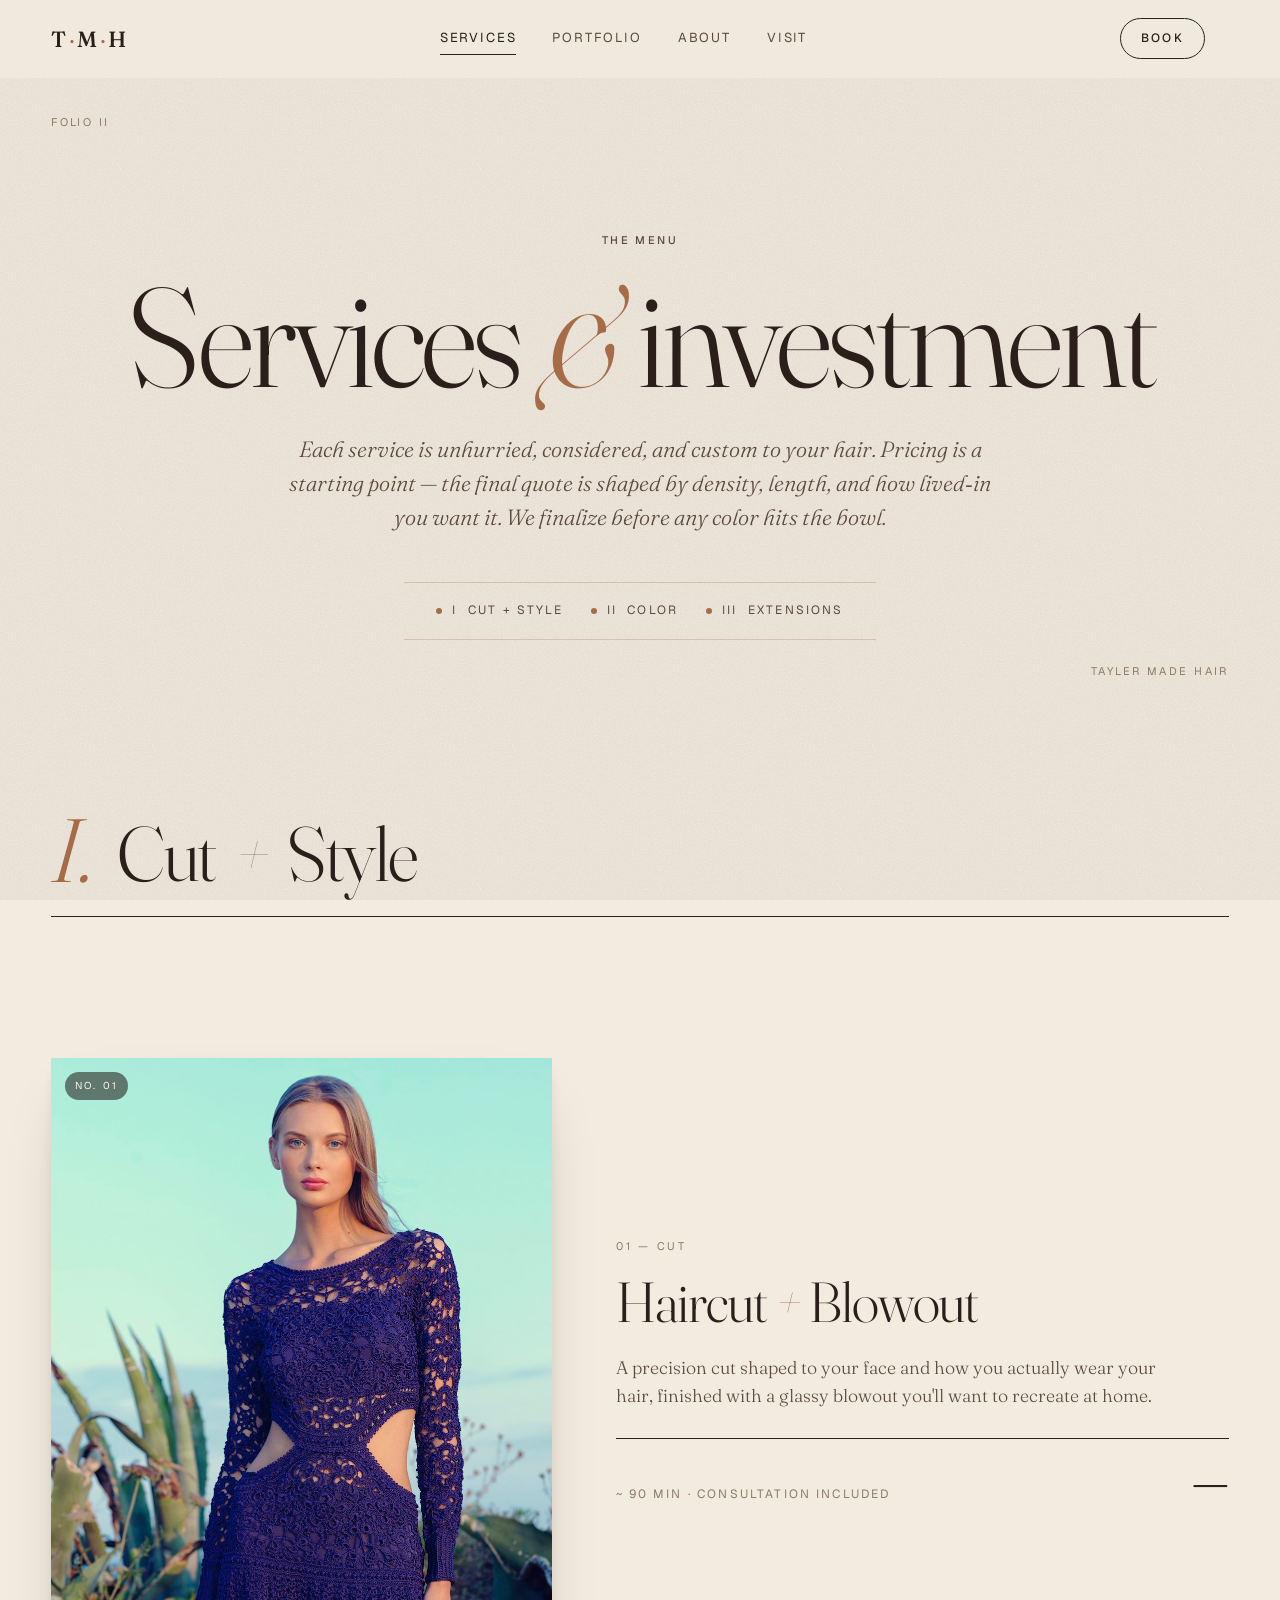
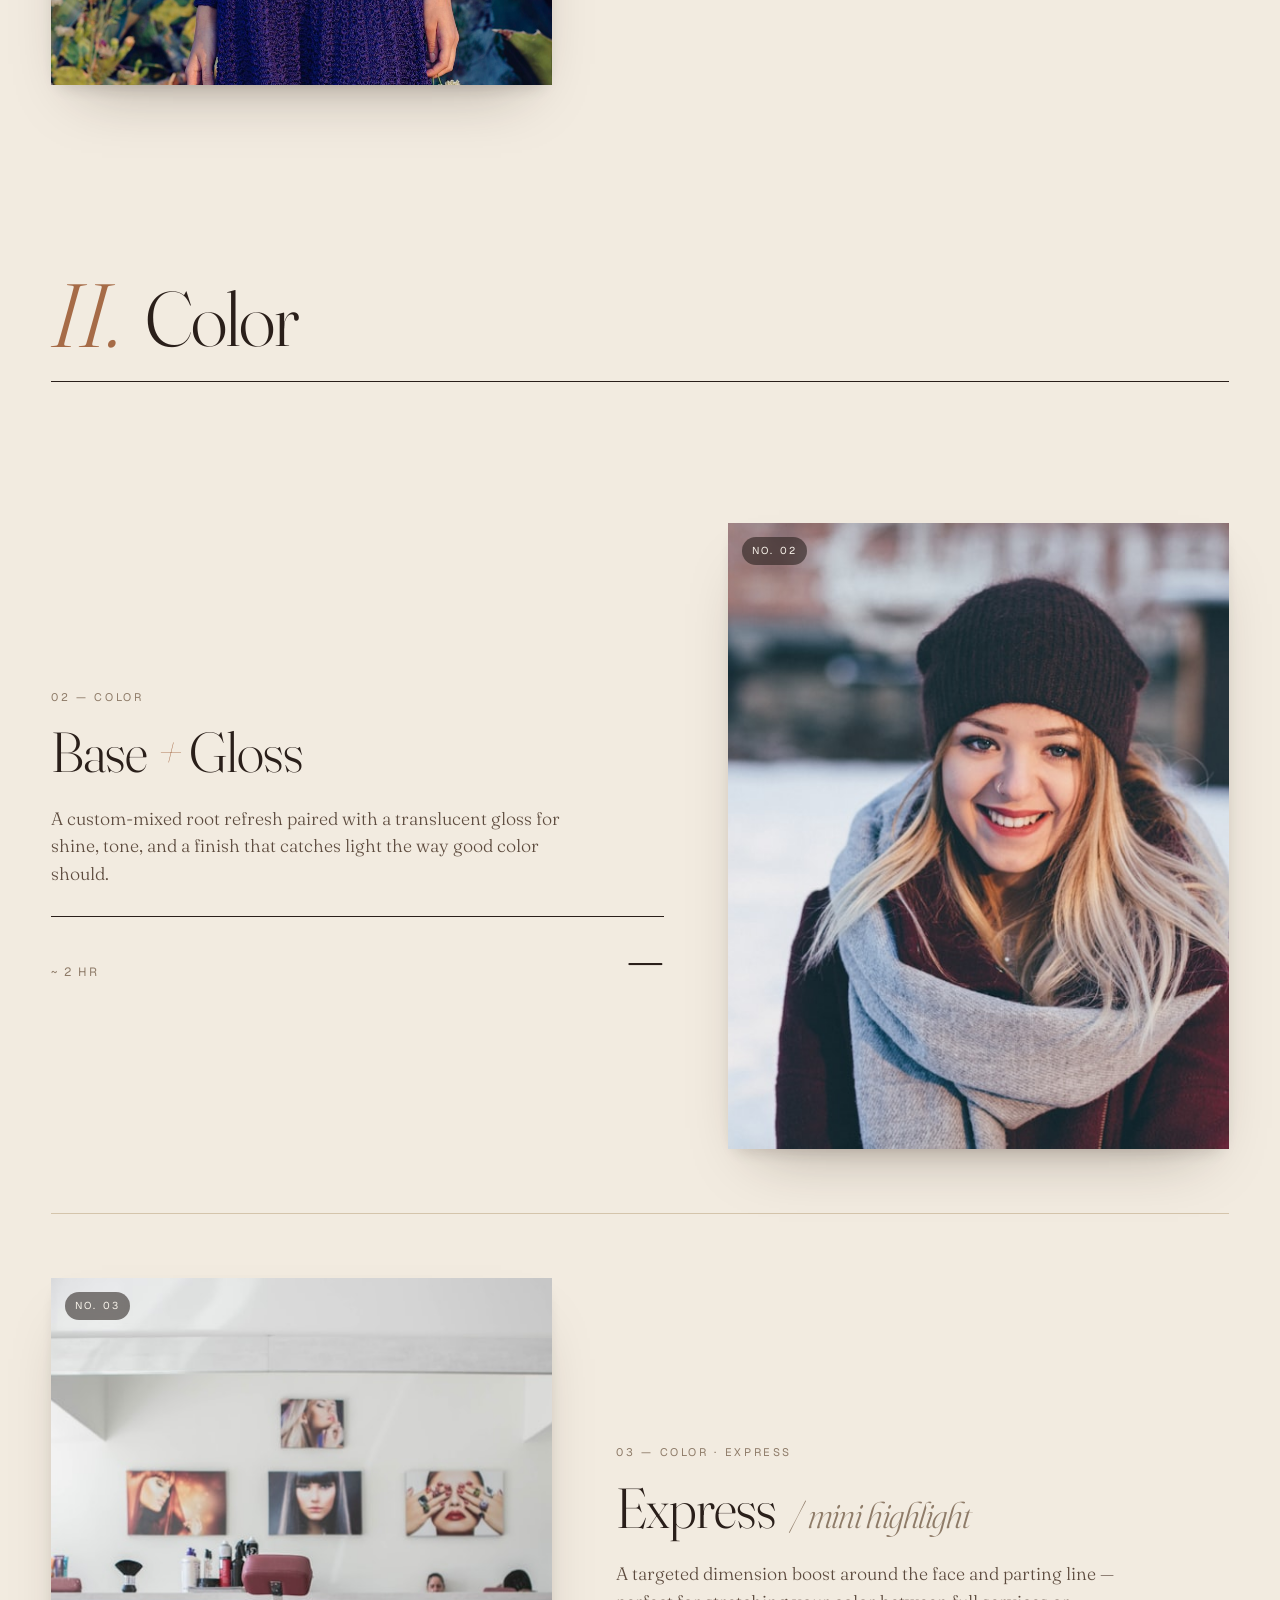
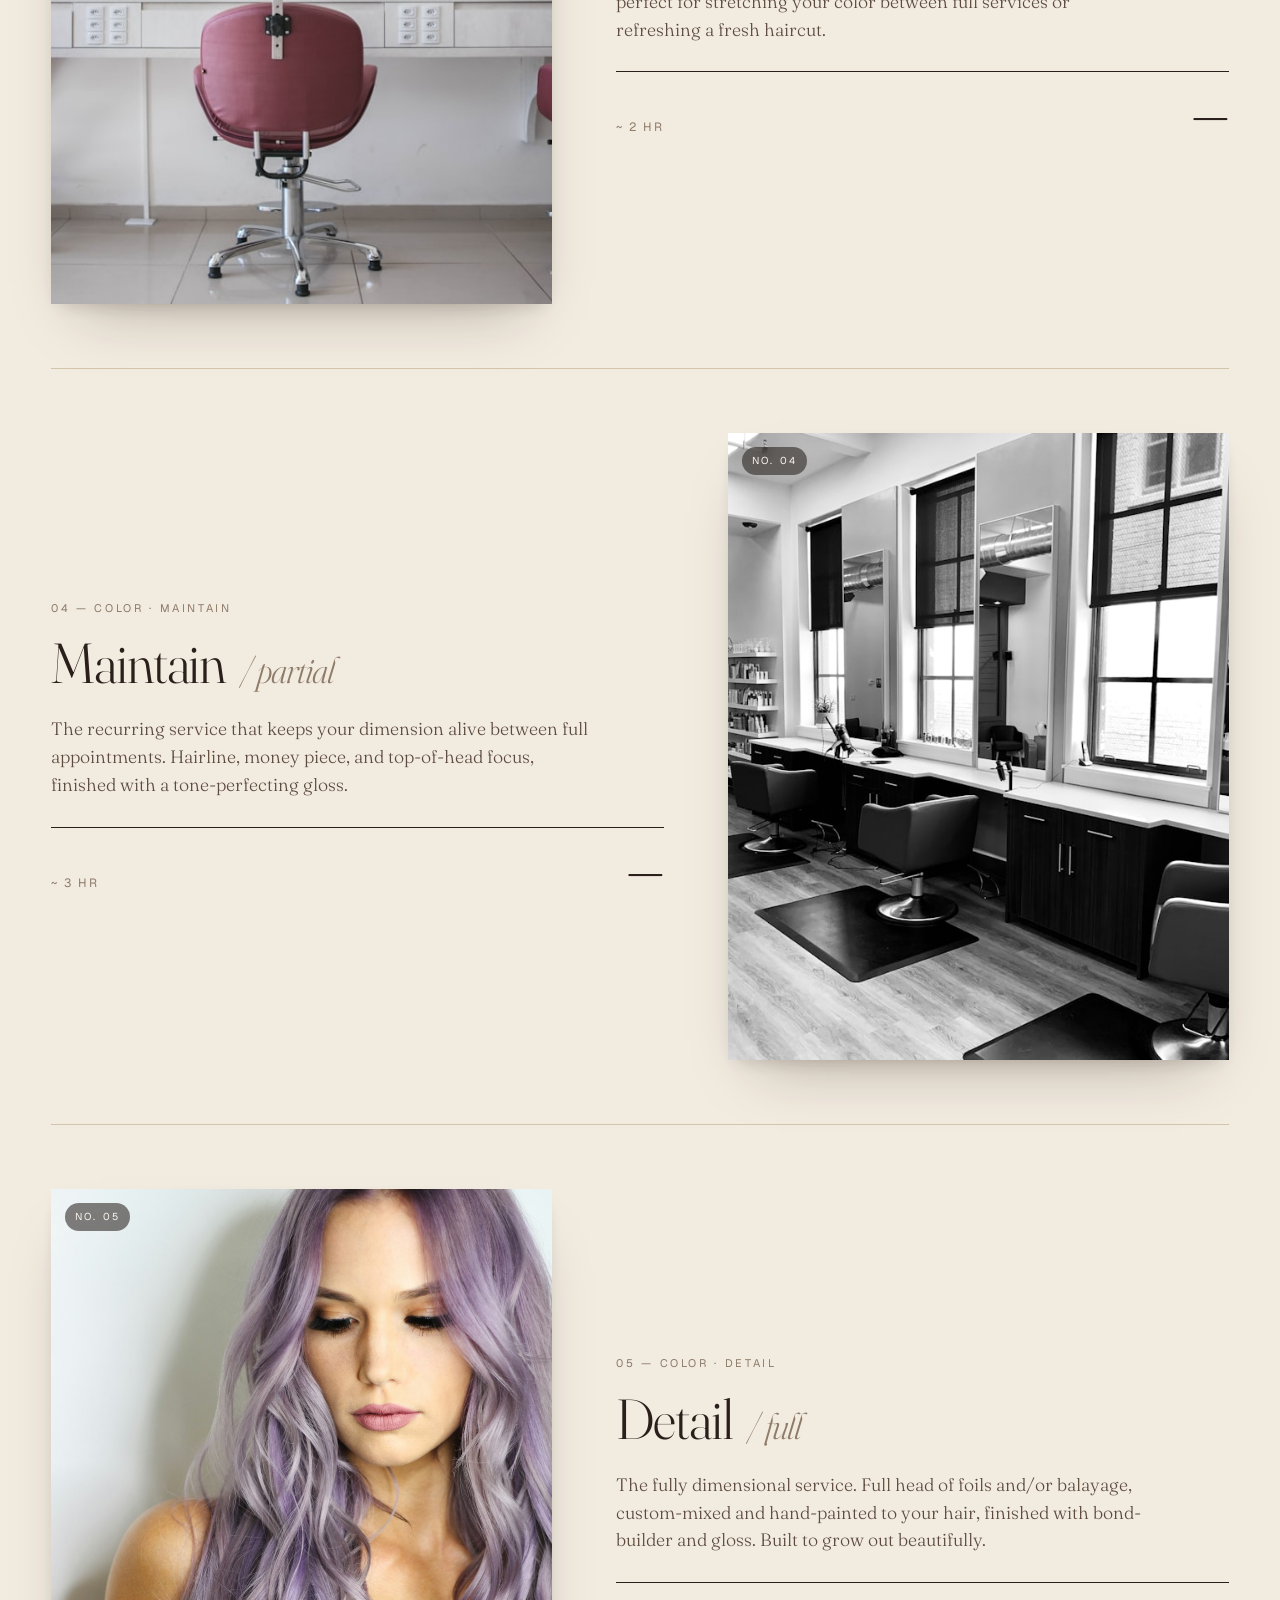
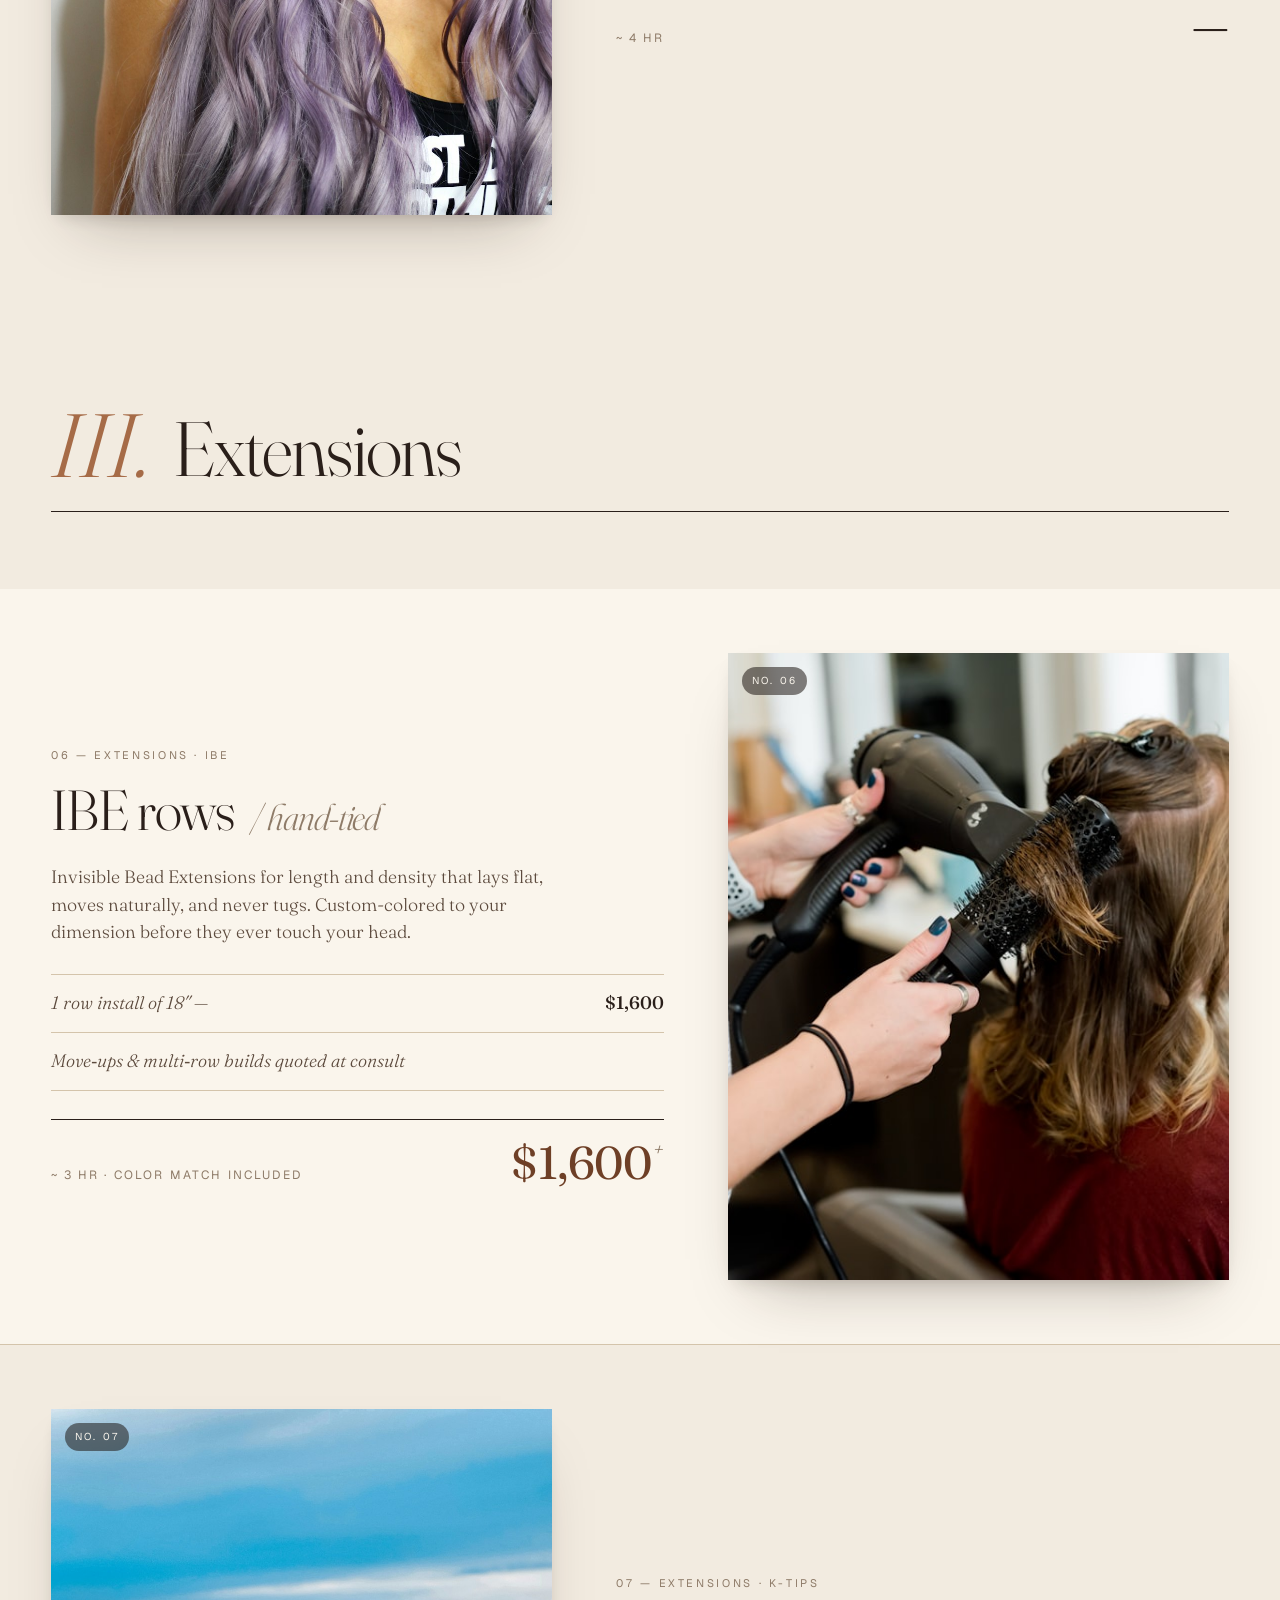
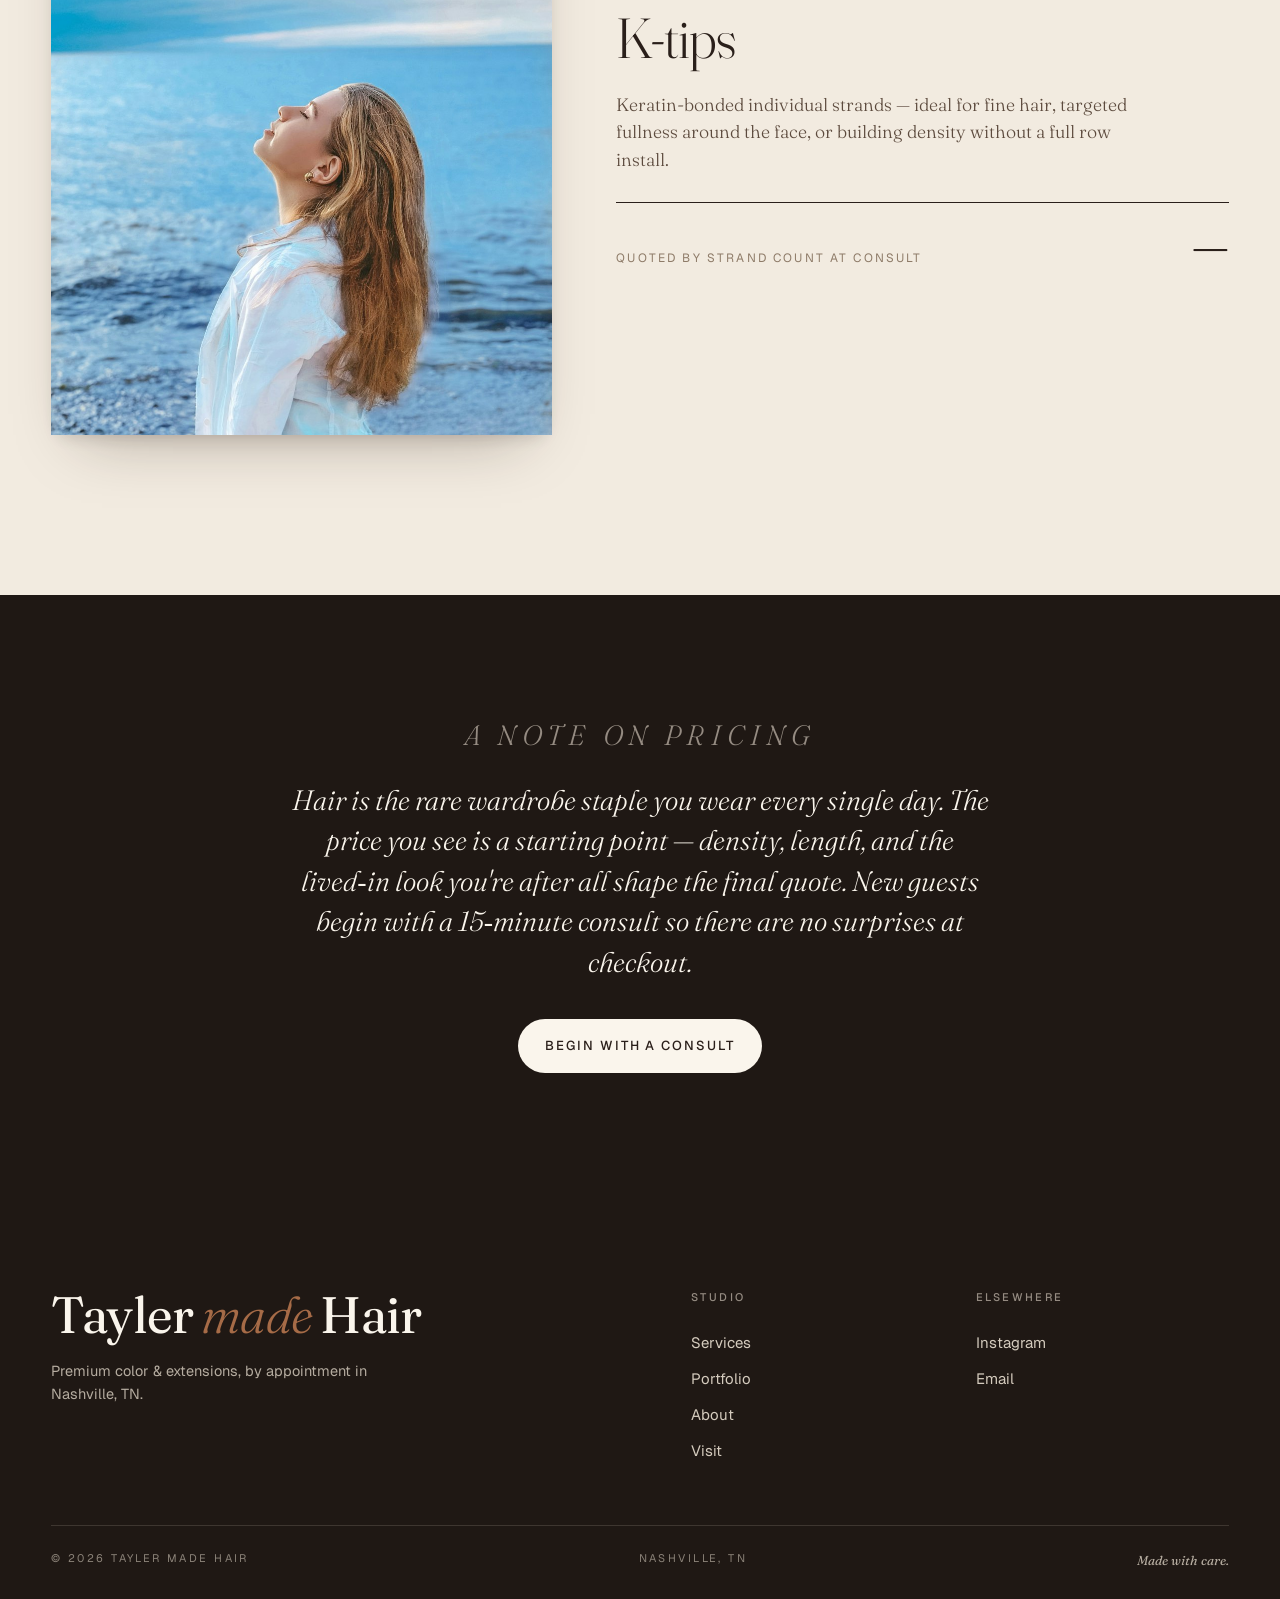
==== services.html @ 36b5879c "Initial commit — Tayler Made Hair site Two-page editorial site (home + services) with warm bone pale" ====
<!DOCTYPE html>
<html lang="en">
<head>
  <meta charset="UTF-8" />
  <meta name="viewport" content="width=device-width, initial-scale=1.0" />
  <title>Services & Investment — Tayler Made Hair · Nashville</title>
  <meta name="description" content="The Tayler Made Hair services menu — cut & style, custom color, hand-tied IBE rows, and K-tip extensions. Nashville, by appointment." />
  <link rel="preconnect" href="https://fonts.googleapis.com" />
  <link rel="preconnect" href="https://fonts.gstatic.com" crossorigin />
  <link href="https://fonts.googleapis.com/css2?family=Fraunces:ital,opsz,wght@0,9..144,300;0,9..144,400;0,9..144,500;0,9..144,600;0,9..144,700;1,9..144,300;1,9..144,400;1,9..144,500&family=Geist:wght@300;400;500;600&display=swap" rel="stylesheet" />
  <link rel="stylesheet" href="styles.css" />
</head>
<body class="page-services">

  <header class="nav" data-nav>
    <a class="nav__brand" href="index.html" aria-label="Tayler Made Hair home">
      <span class="nav__mark">T<i>·</i>M<i>·</i>H</span>
    </a>
    <nav class="nav__links" aria-label="Primary">
      <a href="services.html" aria-current="page">Services</a>
      <a href="index.html#portfolio">Portfolio</a>
      <a href="index.html#about">About</a>
      <a href="index.html#visit">Visit</a>
    </nav>
    <a class="nav__cta" href="index.html#book">Book</a>
    <button class="nav__toggle" aria-label="Toggle menu" data-nav-toggle>
      <span></span><span></span>
    </button>
  </header>

  <main>

    <!-- ───── SERVICES HERO ───── -->
    <section class="services-hero">
      <span class="hero__corner hero__corner--tl">Folio II</span>
      <span class="hero__corner hero__corner--br">Tayler Made Hair</span>
      <p class="eyebrow reveal">The Menu</p>
      <h1 class="services-hero__title reveal" style="--d:.1s">
        Services <span class="amp">&amp;</span> investment
      </h1>
      <p class="services-hero__lede reveal" style="--d:.25s">
        Each service is unhurried, considered, and custom to your hair.
        Pricing is a starting point &mdash; the final quote is shaped by
        density, length, and how lived&#8209;in you want it. We finalize
        before any color hits the bowl.
      </p>
      <div class="services-hero__legend reveal" style="--d:.4s">
        <span><i class="dot"></i>I &nbsp;Cut + Style</span>
        <span><i class="dot"></i>II &nbsp;Color</span>
        <span><i class="dot"></i>III &nbsp;Extensions</span>
      </div>
    </section>

    <!-- ───── MENU ───── -->
    <section class="menu">

      <!-- ╴╴ I. CUT + STYLE ╴╴ -->
      <div class="menu__cat">
        <header class="menu__cat-head">
          <span class="menu__cat-num">I.</span>
          <h2 class="menu__cat-title">Cut <span>+</span> Style</h2>
          <span class="menu__cat-rule"></span>
        </header>

        <article class="service reveal">
          <figure class="service__img">
            <img src="images/portrait-06.jpg" alt="Glassy blowout finish" loading="lazy" />
            <figcaption>No. 01</figcaption>
          </figure>
          <div class="service__body">
            <p class="service__line">01 &mdash; Cut</p>
            <h3 class="service__name">Haircut <em>+</em> Blowout</h3>
            <p class="service__desc">
              A precision cut shaped to your face and how you actually
              wear your hair, finished with a glassy blowout you'll want
              to recreate at home.
            </p>
            <div class="service__foot">
              <span class="service__meta">~&thinsp;90 min · Consultation included</span>
              <span class="service__price">&mdash;</span>
            </div>
          </div>
        </article>
      </div>

      <!-- ╴╴ II. COLOR ╴╴ -->
      <div class="menu__cat">
        <header class="menu__cat-head">
          <span class="menu__cat-num">II.</span>
          <h2 class="menu__cat-title">Color</h2>
          <span class="menu__cat-rule"></span>
        </header>

        <article class="service service--reverse reveal">
          <figure class="service__img">
            <img src="images/portrait-04.jpg" alt="Soft, glossy base + gloss color" loading="lazy" />
            <figcaption>No. 02</figcaption>
          </figure>
          <div class="service__body">
            <p class="service__line">02 &mdash; Color</p>
            <h3 class="service__name">Base <em>+</em> Gloss</h3>
            <p class="service__desc">
              A custom&#8209;mixed root refresh paired with a translucent
              gloss for shine, tone, and a finish that catches light the
              way good color should.
            </p>
            <div class="service__foot">
              <span class="service__meta">~&thinsp;2 hr</span>
              <span class="service__price">&mdash;</span>
            </div>
          </div>
        </article>

        <article class="service reveal">
          <figure class="service__img">
            <img src="images/portrait-07.jpg" alt="Soft beige mini highlight" loading="lazy" />
            <figcaption>No. 03</figcaption>
          </figure>
          <div class="service__body">
            <p class="service__line">03 &mdash; Color · Express</p>
            <h3 class="service__name">Express <em class="muted">/ mini highlight</em></h3>
            <p class="service__desc">
              A targeted dimension boost around the face and parting line
              &mdash; perfect for stretching your color between full
              services or refreshing a fresh haircut.
            </p>
            <div class="service__foot">
              <span class="service__meta">~&thinsp;2 hr</span>
              <span class="service__price">&mdash;</span>
            </div>
          </div>
        </article>

        <article class="service service--reverse reveal">
          <figure class="service__img">
            <img src="images/portrait-01.jpg" alt="Dimensional partial highlight" loading="lazy" />
            <figcaption>No. 04</figcaption>
          </figure>
          <div class="service__body">
            <p class="service__line">04 &mdash; Color · Maintain</p>
            <h3 class="service__name">Maintain <em class="muted">/ partial</em></h3>
            <p class="service__desc">
              The recurring service that keeps your dimension alive
              between full appointments. Hairline, money piece, and
              top-of-head focus, finished with a tone-perfecting gloss.
            </p>
            <div class="service__foot">
              <span class="service__meta">~&thinsp;3 hr</span>
              <span class="service__price">&mdash;</span>
            </div>
          </div>
        </article>

        <article class="service reveal">
          <figure class="service__img">
            <img src="images/portrait-02.jpg" alt="Full dimensional balayage" loading="lazy" />
            <figcaption>No. 05</figcaption>
          </figure>
          <div class="service__body">
            <p class="service__line">05 &mdash; Color · Detail</p>
            <h3 class="service__name">Detail <em class="muted">/ full</em></h3>
            <p class="service__desc">
              The fully dimensional service. Full head of foils and/or
              balayage, custom-mixed and hand-painted to your hair,
              finished with bond-builder and gloss. Built to grow out
              beautifully.
            </p>
            <div class="service__foot">
              <span class="service__meta">~&thinsp;4 hr</span>
              <span class="service__price">&mdash;</span>
            </div>
          </div>
        </article>
      </div>

      <!-- ╴╴ III. EXTENSIONS ╴╴ -->
      <div class="menu__cat">
        <header class="menu__cat-head">
          <span class="menu__cat-num">III.</span>
          <h2 class="menu__cat-title">Extensions</h2>
          <span class="menu__cat-rule"></span>
        </header>

        <article class="service service--reverse service--feature reveal">
          <figure class="service__img">
            <img src="images/portrait-08.jpg" alt="IBE hand-tied row, installed flat" loading="lazy" />
            <figcaption>No. 06</figcaption>
          </figure>
          <div class="service__body">
            <p class="service__line">06 &mdash; Extensions · IBE</p>
            <h3 class="service__name">IBE rows <em class="muted">/ hand-tied</em></h3>
            <p class="service__desc">
              Invisible Bead Extensions for length and density that lays
              flat, moves naturally, and never tugs. Custom-colored to
              your dimension before they ever touch your head.
            </p>
            <ul class="service__bullets">
              <li>1 row install of 18″ &mdash; <strong>$1,600</strong></li>
              <li>Move&#8209;ups &amp; multi&#8209;row builds quoted at consult</li>
            </ul>
            <div class="service__foot">
              <span class="service__meta">~&thinsp;3 hr · Color match included</span>
              <span class="service__price service__price--feature">$1,600<sup>+</sup></span>
            </div>
          </div>
        </article>

        <article class="service reveal">
          <figure class="service__img">
            <img src="images/portrait-05.jpg" alt="K-tip extension closeup" loading="lazy" />
            <figcaption>No. 07</figcaption>
          </figure>
          <div class="service__body">
            <p class="service__line">07 &mdash; Extensions · K-tips</p>
            <h3 class="service__name">K&#8209;tips</h3>
            <p class="service__desc">
              Keratin&#8209;bonded individual strands &mdash; ideal for
              fine hair, targeted fullness around the face, or building
              density without a full row install.
            </p>
            <div class="service__foot">
              <span class="service__meta">Quoted by strand count at consult</span>
              <span class="service__price">&mdash;</span>
            </div>
          </div>
        </article>
      </div>
    </section>

    <!-- ───── FINE PRINT ───── -->
    <section class="fine">
      <div class="fine__inner">
        <p class="eyebrow">A note on pricing</p>
        <p>
          Hair is the rare wardrobe staple you wear every single day.
          The price you see is a starting point &mdash; density, length,
          and the lived&#8209;in look you're after all shape the final
          quote. New guests begin with a 15&#8209;minute consult so
          there are no surprises at checkout.
        </p>
        <a class="btn btn--primary" href="index.html#book">Begin with a consult</a>
      </div>
    </section>

  </main>

  <footer class="foot">
    <div class="foot__top">
      <div class="foot__brand">
        <span class="foot__wordmark">Tayler<i>made</i>Hair</span>
        <p>Premium color &amp; extensions, by appointment in Nashville, TN.</p>
      </div>
      <div class="foot__cols">
        <div>
          <p class="eyebrow">Studio</p>
          <a href="services.html">Services</a>
          <a href="index.html#portfolio">Portfolio</a>
          <a href="index.html#about">About</a>
          <a href="index.html#visit">Visit</a>
        </div>
        <div>
          <p class="eyebrow">Elsewhere</p>
          <a href="https://www.instagram.com/tayler_made_hair/" target="_blank" rel="noopener">Instagram</a>
          <a href="mailto:hello@taylermadehair.com">Email</a>
        </div>
      </div>
    </div>
    <div class="foot__bot">
      <span>© <span data-year>2026</span> Tayler Made Hair</span>
      <span>Nashville, TN</span>
      <span class="foot__credit">Made with care.</span>
    </div>
  </footer>

  <script src="script.js" defer></script>
</body>
</html>
---- styles.css ----
/* ============================================================
   TAYLER MADE HAIR · NASHVILLE
   Editorial luxury · warm bone, espresso, sienna · Fraunces + Geist
   ============================================================ */

/* ── TOKENS ────────────────────────────────────────────────── */
:root {
  /* warm bone & ink */
  --bg:        #F2EBE0;
  --bg-soft:   #FAF5EC;
  --bg-deep:   #E6DBC6;
  --bg-ink:    #1F1814;        /* near-black, espresso warm */
  --ink:       #2A1F1A;
  --ink-soft:  #5C4A3D;
  --ink-mute:  #8E7B68;
  --rule:      #D4C4AB;
  --rule-soft: #E0D1B8;

  /* warm sienna accent */
  --accent:      #A66B47;
  --accent-deep: #6E3F26;

  /* type */
  --display: 'Fraunces', 'Big Caslon', Georgia, 'Times New Roman', serif;
  --body:    'Geist', -apple-system, BlinkMacSystemFont, system-ui, 'Helvetica Neue', sans-serif;

  /* layout */
  --container: 1320px;
  --pad: clamp(20px, 4vw, 56px);
  --gutter: clamp(20px, 3vw, 40px);

  /* shadows */
  --frame-shadow: 0 30px 60px -30px rgba(40,25,15,.35),
                  0 8px 18px -8px rgba(40,25,15,.18);

  /* easing */
  --ease: cubic-bezier(.2,.7,.2,1);
}

/* ── RESET ─────────────────────────────────────────────────── */
*, *::before, *::after { box-sizing: border-box; }
html { scroll-behavior: smooth; }
body {
  margin: 0;
  font-family: var(--body);
  font-weight: 400;
  font-size: 16px;
  line-height: 1.6;
  color: var(--ink);
  background: var(--bg);
  -webkit-font-smoothing: antialiased;
  text-rendering: optimizeLegibility;
  overflow-x: hidden;
  /* warm grain texture overlay */
  background-image:
    radial-gradient(ellipse at top left, rgba(255,238,210,.4), transparent 60%),
    radial-gradient(ellipse at bottom right, rgba(212,180,140,.18), transparent 55%);
  background-attachment: fixed;
}

/* warm faint grain everywhere */
body::before {
  content: "";
  position: fixed; inset: 0;
  pointer-events: none;
  z-index: 1;
  opacity: .35;
  mix-blend-mode: multiply;
  background-image: url("data:image/svg+xml;utf8,<svg xmlns='http://www.w3.org/2000/svg' width='180' height='180'><filter id='n'><feTurbulence type='fractalNoise' baseFrequency='.9' numOctaves='2' stitchTiles='stitch'/><feColorMatrix values='0 0 0 0 .15 0 0 0 0 .12 0 0 0 0 .09 0 0 0 .35 0'/></filter><rect width='100%' height='100%' filter='url(%23n)'/></svg>");
}

img { max-width: 100%; height: auto; display: block; }
a   { color: inherit; text-decoration: none; }
button { font: inherit; cursor: pointer; border: 0; background: none; color: inherit; }

main, section, article, header, footer, figure, figcaption, nav { position: relative; z-index: 2; }

::selection { background: var(--accent); color: var(--bg-soft); }

/* ── TYPOGRAPHY HELPERS ────────────────────────────────────── */
.eyebrow {
  font-family: var(--body);
  text-transform: uppercase;
  letter-spacing: .22em;
  font-size: 11px;
  font-weight: 500;
  color: var(--ink-soft);
  margin: 0;
}

h1, h2, h3 {
  font-family: var(--display);
  font-weight: 400;
  font-style: normal;
  letter-spacing: -.01em;
  color: var(--ink);
  margin: 0;
}

p { margin: 0; }

.rule {
  display: inline-block;
  width: 48px; height: 1px;
  background: var(--ink-soft);
  vertical-align: middle;
  margin-right: 16px;
}

/* ── BUTTONS ───────────────────────────────────────────────── */
.btn {
  display: inline-flex;
  align-items: center;
  gap: 10px;
  padding: 16px 26px;
  font-family: var(--body);
  font-size: 13px;
  font-weight: 500;
  letter-spacing: .15em;
  text-transform: uppercase;
  border: 1px solid transparent;
  border-radius: 999px;
  transition: all .35s var(--ease);
  white-space: nowrap;
}
.btn--primary {
  background: var(--ink);
  color: var(--bg-soft);
}
.btn--primary:hover {
  background: var(--accent-deep);
  transform: translateY(-1px);
  box-shadow: 0 12px 28px -16px rgba(40,25,15,.55);
}
.btn--ghost {
  background: transparent;
  color: var(--ink);
  border-color: var(--ink-soft);
}
.btn--ghost:hover {
  background: var(--ink);
  color: var(--bg-soft);
  border-color: var(--ink);
}
.btn--ghost svg { transition: transform .35s var(--ease); }
.btn--ghost:hover svg { transform: translateX(4px); }

.link {
  font-family: var(--body);
  font-size: 13px;
  letter-spacing: .12em;
  text-transform: uppercase;
  color: var(--accent-deep);
  border-bottom: 1px solid var(--accent-deep);
  padding-bottom: 2px;
  transition: color .25s, border-color .25s;
}
.link:hover { color: var(--ink); border-color: var(--ink); }

/* ── NAV ───────────────────────────────────────────────────── */
.nav {
  position: sticky;
  top: 0;
  z-index: 100;
  display: grid;
  grid-template-columns: auto 1fr auto auto;
  align-items: center;
  gap: 24px;
  padding: 18px var(--pad);
  background: rgba(242,235,224,.78);
  backdrop-filter: blur(14px) saturate(1.05);
  -webkit-backdrop-filter: blur(14px) saturate(1.05);
  border-bottom: 1px solid transparent;
  transition: border-color .3s, background .3s;
}
.nav.is-scrolled {
  border-bottom-color: var(--rule);
  background: rgba(242,235,224,.92);
}

.nav__brand { line-height: 1; }
.nav__mark {
  font-family: var(--display);
  font-size: 22px;
  font-weight: 500;
  letter-spacing: .04em;
  color: var(--ink);
}
.nav__mark i {
  font-style: normal;
  color: var(--accent);
  font-weight: 400;
  margin: 0 2px;
}

.nav__links {
  display: flex;
  justify-content: center;
  gap: 36px;
}
.nav__links a {
  font-size: 13px;
  font-weight: 400;
  letter-spacing: .14em;
  text-transform: uppercase;
  color: var(--ink-soft);
  position: relative;
  padding: 6px 0;
  transition: color .25s;
}
.nav__links a::after {
  content: "";
  position: absolute;
  left: 50%; right: 50%; bottom: 0;
  height: 1px;
  background: var(--ink);
  transition: left .35s var(--ease), right .35s var(--ease);
}
.nav__links a:hover,
.nav__links a[aria-current="page"] { color: var(--ink); }
.nav__links a:hover::after,
.nav__links a[aria-current="page"]::after { left: 0; right: 0; }

.nav__cta {
  font-size: 12px;
  font-weight: 500;
  letter-spacing: .18em;
  text-transform: uppercase;
  padding: 10px 20px;
  border: 1px solid var(--ink);
  border-radius: 999px;
  color: var(--ink);
  transition: all .3s var(--ease);
}
.nav__cta:hover {
  background: var(--ink);
  color: var(--bg-soft);
}

.nav__toggle { display: none; }

/* ── HERO ──────────────────────────────────────────────────── */
.hero {
  position: relative;
  min-height: 92vh;
  padding: clamp(48px, 8vw, 96px) var(--pad) clamp(64px, 8vw, 112px);
  display: grid;
  grid-template-columns: minmax(0, 1.05fr) minmax(0, .85fr);
  gap: clamp(32px, 6vw, 96px);
  align-items: center;
  overflow: hidden;
}

.hero__corner {
  position: absolute;
  font-family: var(--body);
  font-size: 11px;
  letter-spacing: .22em;
  text-transform: uppercase;
  color: var(--ink-mute);
  z-index: 4;
}
.hero__corner--tl { top: clamp(20px, 3vw, 36px); left: var(--pad); }
.hero__corner--br { bottom: clamp(20px, 3vw, 36px); right: var(--pad); }

.hero__type { max-width: 720px; }

.hero__title {
  font-family: var(--display);
  font-size: clamp(74px, 14vw, 220px);
  line-height: .88;
  letter-spacing: -.03em;
  margin: 24px 0 36px;
  color: var(--ink);
  font-weight: 400;
  font-variation-settings: "opsz" 144;
}
.hero__line {
  display: block;
  padding: .04em 0;          /* breathing room for italic descenders */
}
.hero__line--italic {
  font-style: italic;
  font-weight: 300;
  text-transform: lowercase;
  color: var(--accent-deep);
  margin-left: clamp(20px, 5vw, 90px);
  font-size: clamp(60px, 11vw, 170px);
  letter-spacing: -.02em;
  line-height: .9;
}

.hero__lede {
  font-family: var(--display);
  font-size: clamp(18px, 1.6vw, 22px);
  line-height: 1.5;
  font-weight: 300;
  color: var(--ink-soft);
  max-width: 540px;
  margin-bottom: 36px;
  font-variation-settings: "opsz" 24;
}

.hero__ctas {
  display: flex;
  gap: 14px;
  flex-wrap: wrap;
  align-items: center;
}

/* portrait */
.hero__portrait {
  position: relative;
  margin: 0;
  align-self: stretch;
  display: flex;
  flex-direction: column;
  justify-content: center;
}
.hero__portrait-frame {
  position: relative;
  aspect-ratio: 4 / 5.4;
  width: 100%;
  max-width: 560px;
  margin-left: auto;
  overflow: hidden;
  background: var(--bg-deep);
  box-shadow: var(--frame-shadow);
}
.hero__portrait-frame::after {
  content: "";
  position: absolute; inset: 0;
  border: 1px solid rgba(255,247,232,.15);
  pointer-events: none;
}
.hero__portrait-frame img {
  width: 100%; height: 100%;
  object-fit: cover;
  transform: scale(1.02);
  transition: transform 1.6s var(--ease);
}
.hero__portrait:hover .hero__portrait-frame img { transform: scale(1.06); }

.hero__portrait figcaption {
  font-family: var(--display);
  font-style: italic;
  font-weight: 300;
  font-size: 14px;
  color: var(--ink-soft);
  margin-top: 14px;
  margin-left: auto;
  max-width: 560px;
  width: 100%;
  display: flex;
  align-items: baseline;
  gap: 14px;
}
.hero__portrait .cap-num {
  font-style: normal;
  font-family: var(--body);
  font-size: 11px;
  letter-spacing: .22em;
  text-transform: uppercase;
  color: var(--ink-mute);
}

/* ── MARQUEE ───────────────────────────────────────────────── */
.marquee {
  position: relative;
  border-top: 1px solid var(--rule);
  border-bottom: 1px solid var(--rule);
  background: var(--bg-soft);
  overflow: hidden;
  padding: 22px 0;
}
.marquee__track {
  display: flex;
  gap: 28px;
  white-space: nowrap;
  width: max-content;
  animation: marquee 50s linear infinite;
  font-family: var(--display);
  font-style: italic;
  font-weight: 300;
  font-size: 22px;
  color: var(--ink-soft);
}
.marquee__track span {
  flex-shrink: 0;
}
.marquee__track span:nth-child(even) {
  font-family: var(--body);
  font-style: normal;
  font-size: 18px;
  color: var(--accent);
}
@keyframes marquee {
  from { transform: translateX(0); }
  to   { transform: translateX(-50%); }
}

/* ── PHILOSOPHY ────────────────────────────────────────────── */
.philosophy {
  padding: clamp(96px, 16vw, 200px) var(--pad);
  display: flex;
  justify-content: center;
}
.philosophy__inner {
  max-width: 920px;
  text-align: left;
}
.philosophy__meta {
  display: flex;
  align-items: center;
  margin-bottom: 56px;
}
.philosophy__body {
  font-family: var(--display);
  font-weight: 300;
  font-size: clamp(24px, 3vw, 40px);
  line-height: 1.4;
  letter-spacing: -.005em;
  color: var(--ink);
  font-variation-settings: "opsz" 96;
}
.philosophy__body em {
  font-style: italic;
  color: var(--accent-deep);
}
.philosophy__sign {
  margin-top: 56px;
  font-family: var(--display);
  font-style: italic;
  font-size: 22px;
  color: var(--ink-soft);
}

/* ── SECTION HEAD ──────────────────────────────────────────── */
.section-head {
  display: grid;
  grid-template-columns: auto 1fr;
  align-items: end;
  gap: 24px;
  padding: 0 var(--pad);
  max-width: var(--container);
  margin: 0 auto clamp(48px, 6vw, 96px);
  border-bottom: 1px solid var(--rule);
  padding-bottom: 28px;
}
.section-head__num {
  font-family: var(--display);
  font-style: italic;
  font-weight: 300;
  font-size: clamp(80px, 8vw, 130px);
  line-height: .8;
  color: var(--accent);
  align-self: end;
}
.section-head__title {
  font-size: clamp(34px, 5vw, 68px);
  line-height: .95;
  letter-spacing: -.02em;
  font-weight: 300;
  font-variation-settings: "opsz" 96;
}
.section-head__lede {
  grid-column: 2;
  font-family: var(--display);
  font-style: italic;
  font-weight: 300;
  color: var(--ink-soft);
  margin-top: 12px;
  font-size: 17px;
  max-width: 540px;
}
.section-head__lede a {
  color: var(--accent-deep);
  border-bottom: 1px solid currentColor;
}
.section-head--center {
  text-align: center;
  grid-template-columns: 1fr;
  justify-items: center;
}
.section-head--center .section-head__lede {
  grid-column: 1;
  text-align: center;
}

/* ── SIGNATURE TRIO ────────────────────────────────────────── */
.signature {
  padding-top: clamp(32px, 6vw, 64px);
  padding-bottom: clamp(96px, 12vw, 160px);
}
.sig-grid {
  max-width: var(--container);
  margin: 0 auto;
  padding: 0 var(--pad);
  display: grid;
  grid-template-columns: repeat(3, 1fr);
  gap: clamp(28px, 4vw, 56px);
}
.sig-card { display: flex; flex-direction: column; }
.sig-card__img {
  margin: 0 0 24px;
  aspect-ratio: 4 / 5;
  overflow: hidden;
  background: var(--bg-deep);
  position: relative;
}
.sig-card__img::after {
  content: "";
  position: absolute; inset: 0;
  background: linear-gradient(180deg, transparent 60%, rgba(31,24,20,.18));
  pointer-events: none;
}
.sig-card__img img {
  width: 100%; height: 100%;
  object-fit: cover;
  transition: transform 1.4s var(--ease);
}
.sig-card:hover .sig-card__img img { transform: scale(1.05); }

.sig-card__no {
  font-family: var(--display);
  font-style: italic;
  font-weight: 300;
  font-size: 22px;
  color: var(--accent);
  display: block;
  margin-bottom: 8px;
}
.sig-card__body h3 {
  font-size: 28px;
  line-height: 1.1;
  font-weight: 400;
  letter-spacing: -.01em;
  margin-bottom: 12px;
}
.sig-card__body p {
  color: var(--ink-soft);
  font-size: 15px;
  line-height: 1.6;
  max-width: 340px;
}

/* ── PORTFOLIO GALLERY ─────────────────────────────────────── */
.portfolio {
  padding-bottom: clamp(96px, 12vw, 160px);
}
.gallery {
  max-width: var(--container);
  margin: 0 auto;
  padding: 0 var(--pad);
  display: grid;
  grid-template-columns: repeat(6, 1fr);
  grid-auto-rows: 180px;
  grid-auto-flow: dense;       /* let items pack tightly */
  gap: clamp(14px, 1.6vw, 24px);
}
.gallery__item {
  margin: 0;
  position: relative;
  overflow: hidden;
  background: var(--bg-deep);
  grid-column: span 2;
  grid-row: span 2;
}
.gallery__item--tall { grid-row: span 3; }
.gallery__item--wide { grid-column: span 3; grid-row: span 2; }
.gallery__item img {
  width: 100%; height: 100%;
  object-fit: cover;
  transition: transform 1.4s var(--ease), filter .6s;
  filter: saturate(.95) contrast(1.02);
}
.gallery__item:hover img { transform: scale(1.04); filter: saturate(1.05) contrast(1.05); }

.gallery__item figcaption {
  position: absolute;
  left: 16px; bottom: 16px;
  font-family: var(--display);
  font-style: italic;
  font-weight: 300;
  font-size: 14px;
  color: var(--bg-soft);
  background: rgba(31,24,20,.6);
  backdrop-filter: blur(6px);
  padding: 6px 12px;
  border-radius: 999px;
  opacity: 0;
  transform: translateY(6px);
  transition: opacity .35s var(--ease), transform .35s var(--ease);
}
.gallery__item:hover figcaption { opacity: 1; transform: translateY(0); }

/* ── PULLQUOTE ─────────────────────────────────────────────── */
.pullquote {
  background: var(--bg-ink);
  color: var(--bg-soft);
  padding: clamp(96px, 14vw, 180px) var(--pad);
  text-align: center;
  position: relative;
  overflow: hidden;
}
.pullquote::before, .pullquote::after {
  content: "";
  position: absolute;
  width: 200%; height: 1px;
  background: rgba(245,235,220,.12);
  left: -50%;
}
.pullquote::before { top: 24px; }
.pullquote::after { bottom: 24px; }

.pullquote__mark {
  font-family: var(--display);
  font-size: clamp(120px, 18vw, 280px);
  line-height: .6;
  font-style: italic;
  font-weight: 300;
  color: var(--accent);
  margin-bottom: 8px;
  opacity: .8;
}
.pullquote blockquote {
  font-family: var(--display);
  font-style: italic;
  font-weight: 300;
  font-size: clamp(28px, 4vw, 56px);
  line-height: 1.25;
  letter-spacing: -.01em;
  margin: 0 auto;
  max-width: 1000px;
  color: var(--bg-soft);
  font-variation-settings: "opsz" 96;
}
.pullquote cite {
  display: block;
  font-family: var(--body);
  font-style: normal;
  font-size: 12px;
  letter-spacing: .22em;
  text-transform: uppercase;
  color: rgba(245,235,220,.6);
  margin-top: 36px;
}

/* ── VISIT ─────────────────────────────────────────────────── */
.visit {
  padding: clamp(96px, 12vw, 160px) var(--pad);
}
.visit__grid {
  max-width: var(--container);
  margin: 0 auto;
  display: grid;
  grid-template-columns: 1fr 1.05fr;
  gap: clamp(40px, 6vw, 96px);
  align-items: start;
}
.visit__copy h2 {
  font-size: clamp(40px, 5vw, 72px);
  line-height: 1;
  font-weight: 300;
  letter-spacing: -.02em;
  margin: 18px 0 28px;
  font-variation-settings: "opsz" 96;
}
.visit__copy p {
  font-family: var(--display);
  font-style: italic;
  font-weight: 300;
  font-size: 19px;
  color: var(--ink-soft);
  max-width: 480px;
  margin-bottom: 40px;
}
.visit__meta {
  margin: 0;
  border-top: 1px solid var(--rule);
}
.visit__meta div {
  display: grid;
  grid-template-columns: 1fr 1fr;
  padding: 18px 0;
  border-bottom: 1px solid var(--rule);
  align-items: baseline;
}
.visit__meta dt {
  font-family: var(--body);
  font-size: 11px;
  letter-spacing: .22em;
  text-transform: uppercase;
  color: var(--ink-mute);
  margin: 0;
}
.visit__meta dd {
  font-family: var(--display);
  font-style: italic;
  font-weight: 300;
  font-size: 18px;
  color: var(--ink);
  margin: 0;
}
.visit__meta dd a { color: var(--accent-deep); border-bottom: 1px solid currentColor; }

.visit__card {
  background: var(--bg-soft);
  padding: clamp(28px, 4vw, 48px);
  border: 1px solid var(--rule);
  position: relative;
}
.visit__card::before {
  content: "";
  position: absolute;
  inset: 8px;
  border: 1px solid var(--rule-soft);
  pointer-events: none;
}
.visit__card h3 {
  font-size: clamp(28px, 3.4vw, 44px);
  line-height: 1;
  font-weight: 300;
  letter-spacing: -.01em;
  margin: 14px 0 32px;
  font-variation-settings: "opsz" 96;
}
.visit__list {
  list-style: none;
  padding: 0; margin: 0;
}
.visit__list li {
  display: grid;
  grid-template-columns: 48px 1fr;
  gap: 18px;
  padding: 24px 0;
  border-top: 1px solid var(--rule);
}
.visit__list li:last-child { border-bottom: 1px solid var(--rule); }
.visit__list-num {
  font-family: var(--display);
  font-style: italic;
  font-weight: 300;
  font-size: 28px;
  color: var(--accent);
  line-height: 1;
}
.visit__list strong {
  display: block;
  font-family: var(--display);
  font-weight: 400;
  font-size: 22px;
  margin-bottom: 6px;
  letter-spacing: -.01em;
}
.visit__list p {
  color: var(--ink-soft);
  font-size: 14.5px;
  line-height: 1.55;
  margin-bottom: 12px;
}

/* ── FOOTER ────────────────────────────────────────────────── */
.foot {
  background: var(--bg-ink);
  color: var(--bg-soft);
  padding: clamp(56px, 8vw, 96px) var(--pad) 28px;
  position: relative;
  z-index: 2;
}
.foot__top {
  max-width: var(--container);
  margin: 0 auto;
  display: grid;
  grid-template-columns: 1.1fr 1fr;
  gap: 48px;
  padding-bottom: 56px;
  border-bottom: 1px solid rgba(245,235,220,.14);
}
.foot__wordmark {
  font-family: var(--display);
  font-size: clamp(36px, 4vw, 56px);
  font-weight: 400;
  letter-spacing: -.01em;
  line-height: 1;
}
.foot__wordmark i {
  font-style: italic;
  font-weight: 300;
  color: var(--accent);
  margin: 0 .15em;
}
.foot__brand p {
  margin-top: 18px;
  color: rgba(245,235,220,.7);
  max-width: 360px;
  font-size: 14.5px;
}

.foot__cols {
  display: grid;
  grid-template-columns: 1fr 1fr;
  gap: 32px;
}
.foot__cols .eyebrow { color: rgba(245,235,220,.55); margin-bottom: 18px; }
.foot__cols a {
  display: block;
  padding: 6px 0;
  color: rgba(245,235,220,.85);
  font-size: 15px;
  transition: color .25s, padding-left .25s var(--ease);
}
.foot__cols a:hover { color: var(--accent); padding-left: 6px; }

.foot__bot {
  max-width: var(--container);
  margin: 0 auto;
  padding-top: 24px;
  display: flex;
  justify-content: space-between;
  flex-wrap: wrap;
  gap: 12px;
  font-size: 11px;
  letter-spacing: .22em;
  text-transform: uppercase;
  color: rgba(245,235,220,.5);
}
.foot__credit { font-style: italic; text-transform: none; letter-spacing: 0; font-size: 13px; font-family: var(--display); color: rgba(245,235,220,.7); }

/* ============================================================
   SERVICES PAGE
   ============================================================ */
.page-services { background: var(--bg); }

.services-hero {
  position: relative;
  padding: clamp(80px, 12vw, 180px) var(--pad) clamp(48px, 6vw, 96px);
  max-width: var(--container);
  margin: 0 auto;
  text-align: center;
}
.services-hero__title {
  font-size: clamp(60px, 11vw, 180px);
  line-height: .9;
  font-weight: 300;
  letter-spacing: -.03em;
  margin: 24px auto 32px;
  max-width: 1100px;
  font-variation-settings: "opsz" 144;
}
.services-hero__title .amp {
  font-style: italic;
  font-weight: 300;
  color: var(--accent);
}
.services-hero__lede {
  font-family: var(--display);
  font-style: italic;
  font-weight: 300;
  font-size: clamp(18px, 1.8vw, 22px);
  line-height: 1.55;
  color: var(--ink-soft);
  max-width: 720px;
  margin: 0 auto 48px;
}
.services-hero__legend {
  display: inline-flex;
  flex-wrap: wrap;
  justify-content: center;
  gap: 28px;
  padding: 18px 32px;
  border-top: 1px solid var(--rule);
  border-bottom: 1px solid var(--rule);
  font-family: var(--body);
  font-size: 12px;
  letter-spacing: .18em;
  text-transform: uppercase;
  color: var(--ink-soft);
}
.services-hero__legend span { display: inline-flex; align-items: center; gap: 10px; }
.dot {
  display: inline-block;
  width: 6px; height: 6px;
  border-radius: 50%;
  background: var(--accent);
}

/* ── MENU ──────────────────────────────────────────────────── */
.menu {
  max-width: var(--container);
  margin: 0 auto;
  padding: clamp(48px, 8vw, 96px) var(--pad);
}
.menu__cat { margin-bottom: clamp(80px, 10vw, 144px); }
.menu__cat:last-child { margin-bottom: 0; }

.menu__cat-head {
  display: grid;
  grid-template-columns: auto auto 1fr;
  align-items: end;
  gap: 24px;
  padding-bottom: 28px;
  margin-bottom: clamp(48px, 6vw, 96px);
  border-bottom: 1px solid var(--ink);
}
.menu__cat-num {
  font-family: var(--display);
  font-style: italic;
  font-weight: 300;
  font-size: clamp(56px, 7vw, 110px);
  line-height: .85;
  color: var(--accent);
}
.menu__cat-title {
  font-size: clamp(48px, 6vw, 96px);
  font-weight: 300;
  line-height: .9;
  letter-spacing: -.025em;
  font-variation-settings: "opsz" 144;
}
.menu__cat-title span {
  font-style: italic;
  font-weight: 300;
  color: var(--ink-mute);
  margin: 0 .1em;
}
.menu__cat-rule { display: none; }

/* service row */
.service {
  display: grid;
  grid-template-columns: minmax(0, .9fr) minmax(0, 1.1fr);
  gap: clamp(32px, 5vw, 80px);
  align-items: center;
  padding: clamp(40px, 5vw, 72px) 0;
  border-bottom: 1px solid var(--rule);
}
.service:last-child { border-bottom: 0; }
.service--reverse { direction: rtl; }
.service--reverse > * { direction: ltr; }

.service__img {
  margin: 0;
  position: relative;
  aspect-ratio: 4 / 5;
  overflow: hidden;
  background: var(--bg-deep);
  box-shadow: var(--frame-shadow);
}
.service__img img {
  width: 100%; height: 100%;
  object-fit: cover;
  transition: transform 1.4s var(--ease);
}
.service:hover .service__img img { transform: scale(1.04); }
.service__img figcaption {
  position: absolute;
  top: 14px; left: 14px;
  font-family: var(--body);
  font-size: 10px;
  letter-spacing: .22em;
  text-transform: uppercase;
  color: var(--bg-soft);
  background: rgba(31,24,20,.55);
  backdrop-filter: blur(6px);
  padding: 6px 10px;
  border-radius: 999px;
}

.service__body { padding: 12px 0; }
.service__line {
  font-family: var(--body);
  font-size: 11px;
  letter-spacing: .24em;
  text-transform: uppercase;
  color: var(--ink-mute);
  margin-bottom: 18px;
}
.service__name {
  font-size: clamp(36px, 4.4vw, 68px);
  line-height: 1;
  font-weight: 300;
  letter-spacing: -.02em;
  margin-bottom: 24px;
  font-variation-settings: "opsz" 96;
}
.service__name em {
  font-style: italic;
  font-weight: 300;
  color: var(--accent);
}
.service__name em.muted {
  color: var(--ink-mute);
  font-size: .65em;
  margin-left: .15em;
}

.service__desc {
  font-family: var(--display);
  font-weight: 300;
  font-style: normal;
  font-size: clamp(17px, 1.4vw, 19px);
  line-height: 1.55;
  color: var(--ink-soft);
  max-width: 540px;
  margin-bottom: 28px;
  font-variation-settings: "opsz" 24;
}

.service__bullets {
  list-style: none;
  padding: 0;
  margin: 0 0 28px;
  border-top: 1px solid var(--rule);
}
.service__bullets li {
  padding: 14px 0;
  border-bottom: 1px solid var(--rule);
  font-family: var(--display);
  font-style: italic;
  font-weight: 300;
  font-size: 18px;
  color: var(--ink-soft);
  display: flex;
  justify-content: space-between;
  gap: 16px;
}
.service__bullets li strong {
  font-style: normal;
  font-weight: 500;
  color: var(--ink);
  font-variant-numeric: tabular-nums;
}

.service__foot {
  display: flex;
  justify-content: space-between;
  align-items: baseline;
  gap: 24px;
  padding-top: 20px;
  border-top: 1px solid var(--ink);
}
.service__meta {
  font-family: var(--body);
  font-size: 12px;
  letter-spacing: .18em;
  text-transform: uppercase;
  color: var(--ink-mute);
}
.service__price {
  font-family: var(--display);
  font-style: normal;
  font-weight: 400;
  font-size: clamp(34px, 3.6vw, 48px);
  line-height: 1;
  color: var(--ink);
  font-variant-numeric: tabular-nums;
  letter-spacing: -.01em;
}
.service__price--feature { color: var(--accent-deep); }
.service__price sup {
  font-size: .42em;
  font-style: italic;
  color: var(--ink-mute);
  margin-left: .1em;
  vertical-align: 1.2em;
}

.service--feature {
  background: var(--bg-soft);
  margin: 0 calc(var(--pad) * -1);
  padding-left: var(--pad);
  padding-right: var(--pad);
}

/* ── FINE PRINT ───────────────────────────────────────────── */
.fine {
  padding: clamp(72px, 10vw, 120px) var(--pad);
  background: var(--bg-ink);
  color: var(--bg-soft);
  text-align: center;
}
.fine__inner {
  max-width: 720px;
  margin: 0 auto;
}
.fine .eyebrow { color: rgba(245,235,220,.55); margin-bottom: 24px; }
.fine p {
  font-family: var(--display);
  font-style: italic;
  font-weight: 300;
  font-size: clamp(20px, 2.2vw, 28px);
  line-height: 1.45;
  color: var(--bg-soft);
  margin-bottom: 36px;
  font-variation-settings: "opsz" 60;
}
.fine .btn--primary {
  background: var(--bg-soft);
  color: var(--ink);
}
.fine .btn--primary:hover {
  background: var(--accent);
  color: var(--bg-soft);
}

/* ============================================================
   REVEAL ANIMATIONS
   ============================================================ */
.reveal {
  opacity: 0;
  transform: translateY(18px);
  transition: opacity 1s var(--ease), transform 1s var(--ease);
  transition-delay: var(--d, 0s);
}
.reveal.is-in {
  opacity: 1;
  transform: translateY(0);
}

/* honor reduced motion */
@media (prefers-reduced-motion: reduce) {
  *, *::before, *::after {
    animation-duration: .01ms !important;
    transition-duration: .01ms !important;
    scroll-behavior: auto !important;
  }
  .reveal { opacity: 1; transform: none; }
}

/* ============================================================
   RESPONSIVE
   ============================================================ */
@media (max-width: 980px) {
  .hero {
    grid-template-columns: 1fr;
    min-height: auto;
    padding-top: 64px;
    padding-bottom: 64px;
    gap: 48px;
  }
  .hero__corner { display: none; }
  .hero__portrait-frame { max-width: 100%; }

  .visit__grid { grid-template-columns: 1fr; }

  .sig-grid { grid-template-columns: 1fr; gap: 56px; }

  .gallery {
    grid-template-columns: repeat(2, 1fr);
    grid-auto-rows: 240px;
  }
  .gallery__item--tall { grid-row: span 2; }
  .gallery__item--wide { grid-column: span 2; grid-row: span 1; }

  .service,
  .service--reverse { grid-template-columns: 1fr; direction: ltr; gap: 28px; }
  .service__img { max-width: 480px; }

  .foot__top { grid-template-columns: 1fr; gap: 36px; }

  /* mobile nav */
  .nav { grid-template-columns: 1fr auto; }
  .nav__links {
    position: fixed;
    inset: 0;
    background: var(--bg);
    flex-direction: column;
    justify-content: center;
    align-items: center;
    gap: 28px;
    transform: translateX(100%);
    transition: transform .5s var(--ease);
    padding: var(--pad);
    z-index: 99;
  }
  .nav__links a {
    font-family: var(--display);
    font-size: 32px;
    font-weight: 300;
    letter-spacing: -.01em;
    text-transform: none;
    color: var(--ink);
  }
  .nav__cta { display: none; }
  .nav.is-open .nav__links { transform: translateX(0); }
  .nav__toggle {
    display: flex;
    flex-direction: column;
    gap: 6px;
    width: 32px; height: 28px;
    justify-content: center;
    align-items: center;
    z-index: 101;
  }
  .nav__toggle span {
    display: block;
    width: 24px; height: 1px;
    background: var(--ink);
    transition: transform .35s var(--ease), opacity .25s;
  }
  .nav.is-open .nav__toggle span:nth-child(1) { transform: translateY(3px) rotate(45deg); }
  .nav.is-open .nav__toggle span:nth-child(2) { transform: translateY(-3px) rotate(-45deg); }
}

@media (max-width: 600px) {
  .hero__title { font-size: clamp(64px, 18vw, 120px); }
  .hero__line--italic { margin-left: 16px; font-size: clamp(54px, 14vw, 96px); }

  .section-head { grid-template-columns: 1fr; }
  .section-head__lede { grid-column: 1; }

  .menu__cat-head { grid-template-columns: 1fr; gap: 12px; }
  .menu__cat-num { font-size: 56px; }
  .menu__cat-title { font-size: 44px; }

  .gallery {
    grid-template-columns: 1fr;
    grid-auto-rows: 280px;
  }
  .gallery__item, .gallery__item--tall, .gallery__item--wide {
    grid-column: span 1; grid-row: span 1;
  }
}
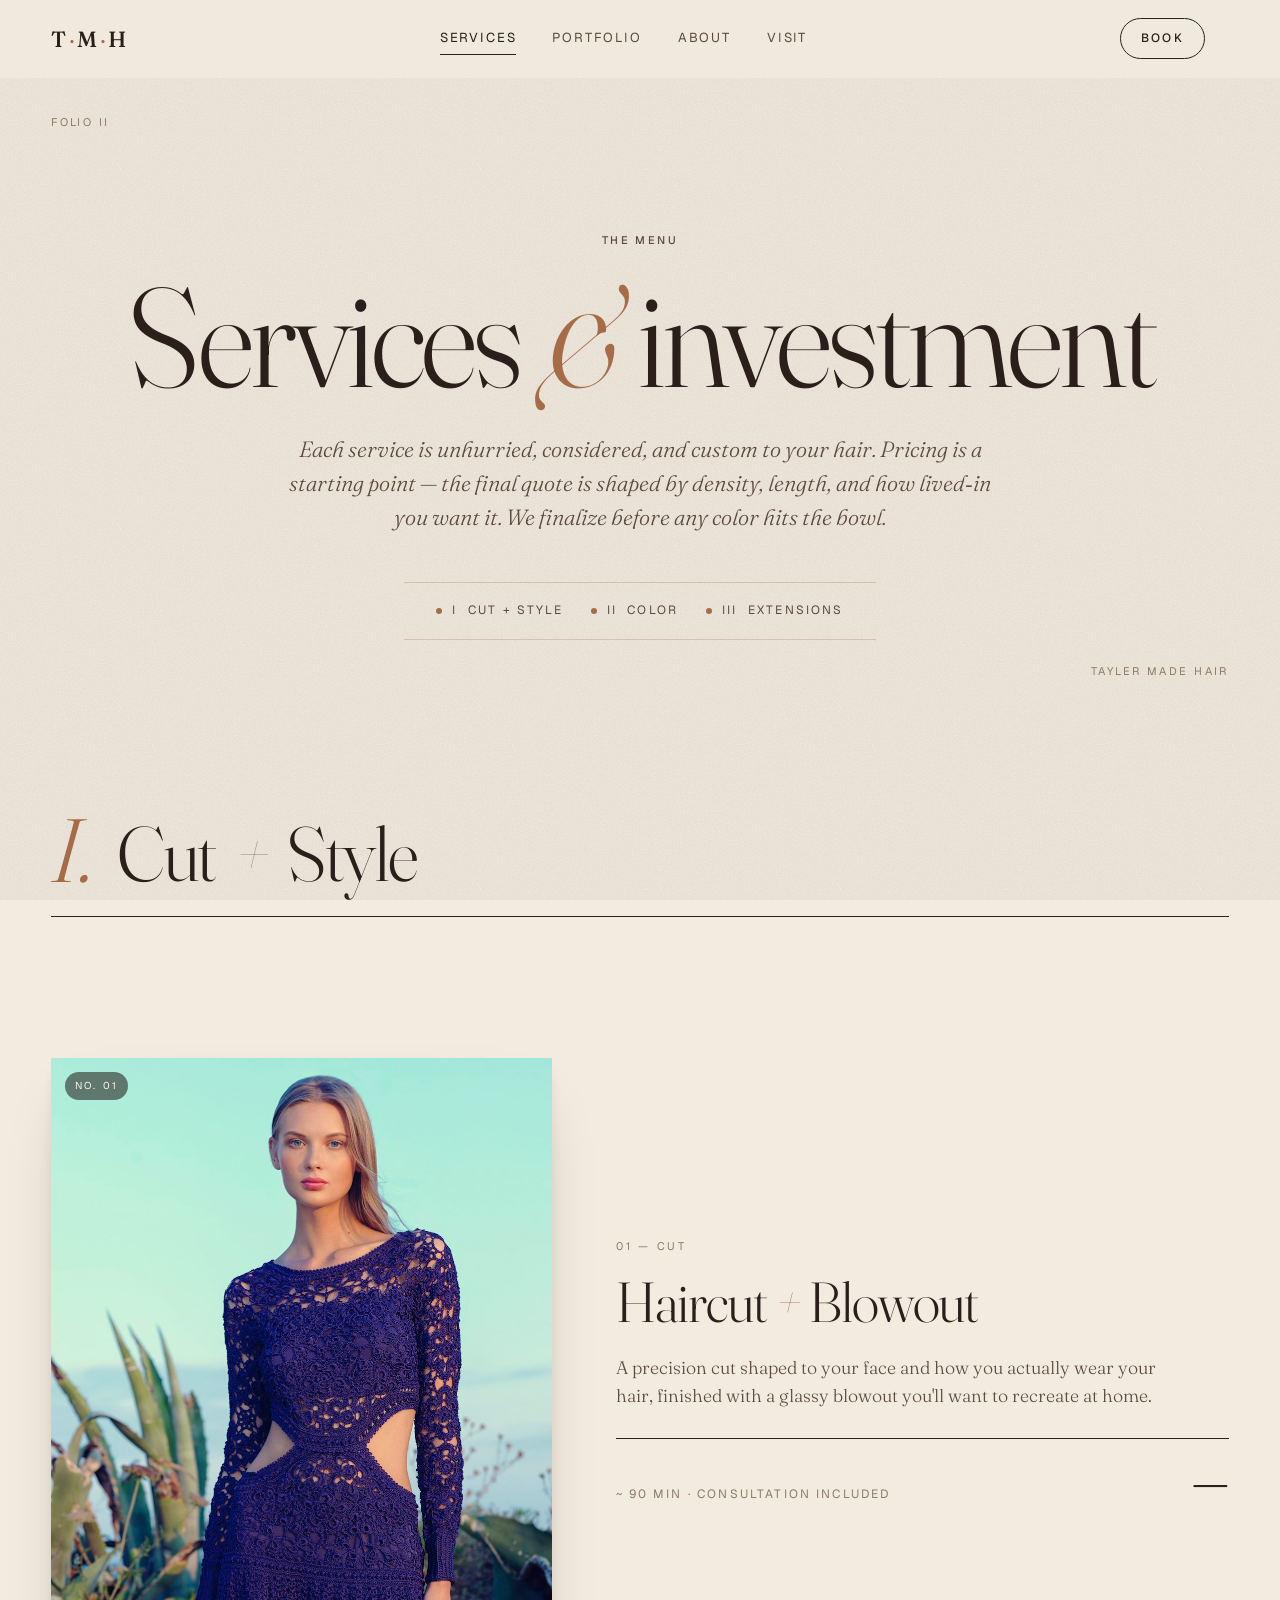
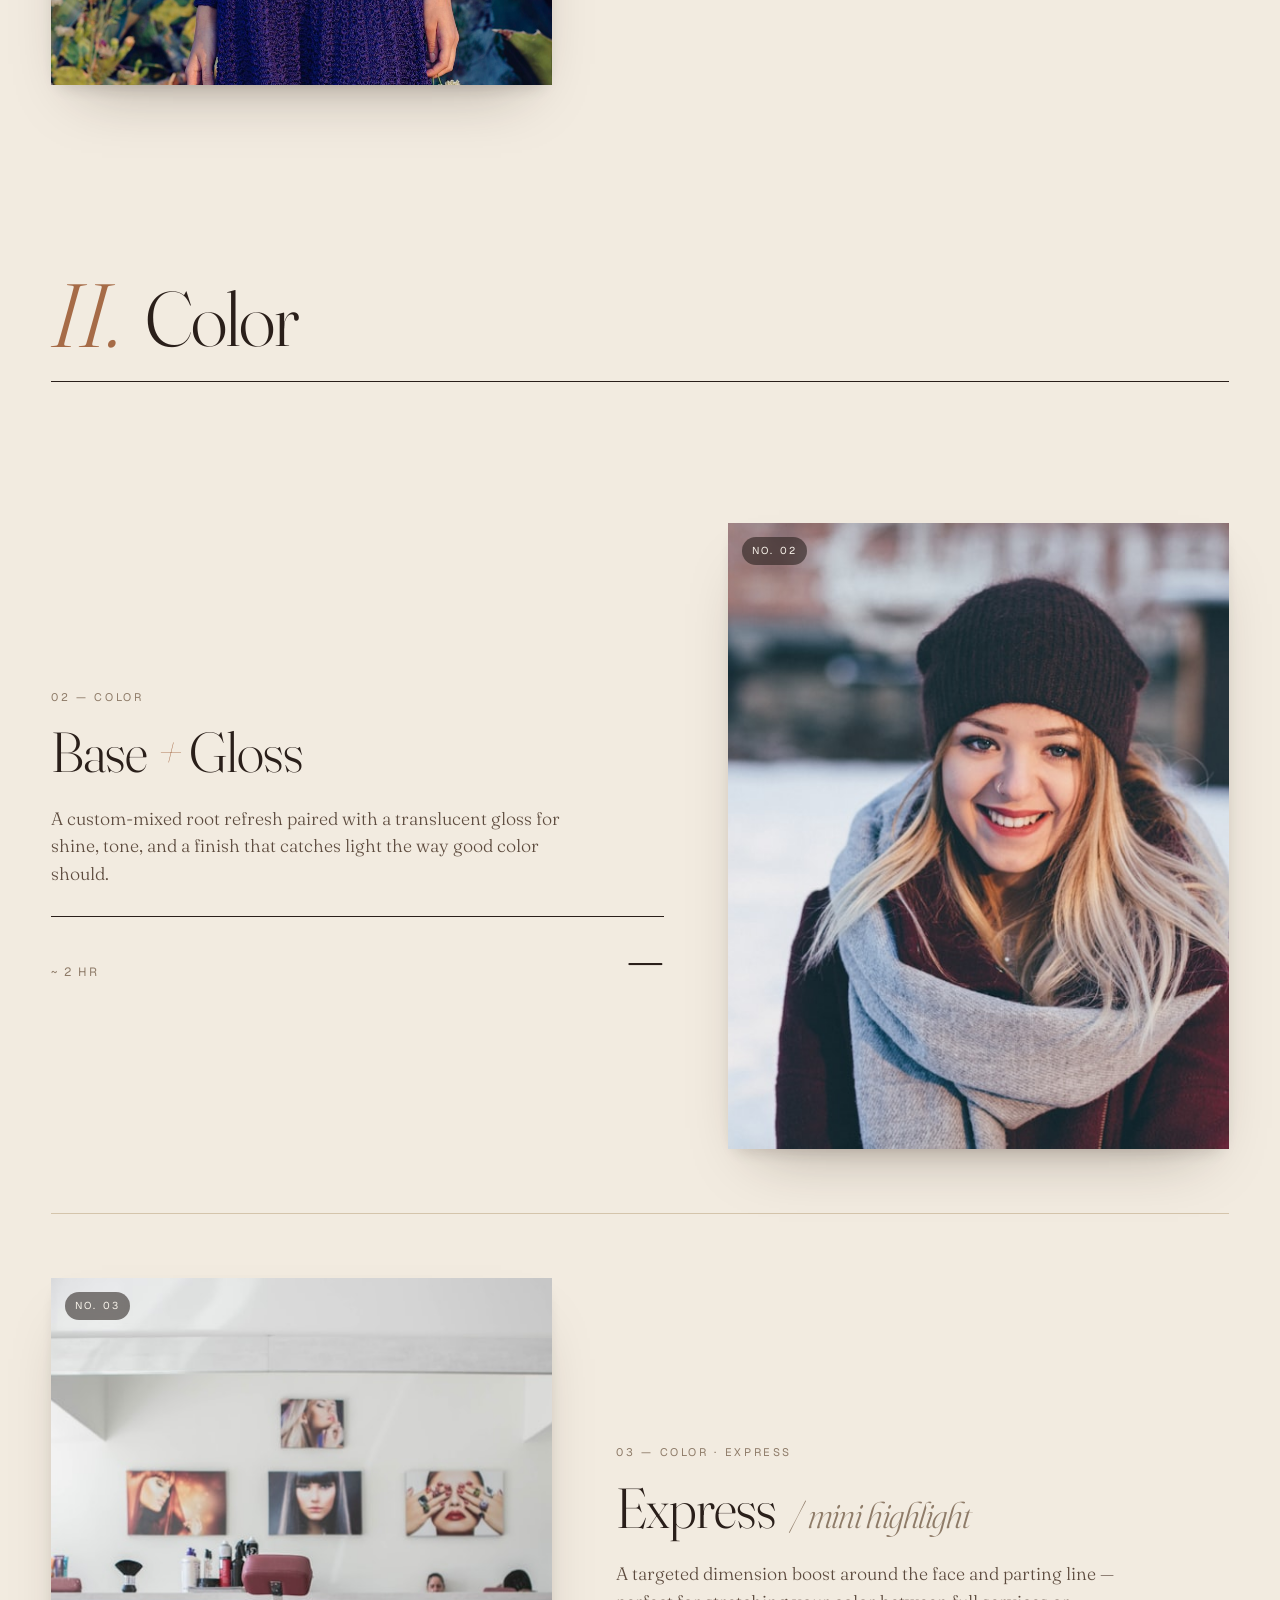
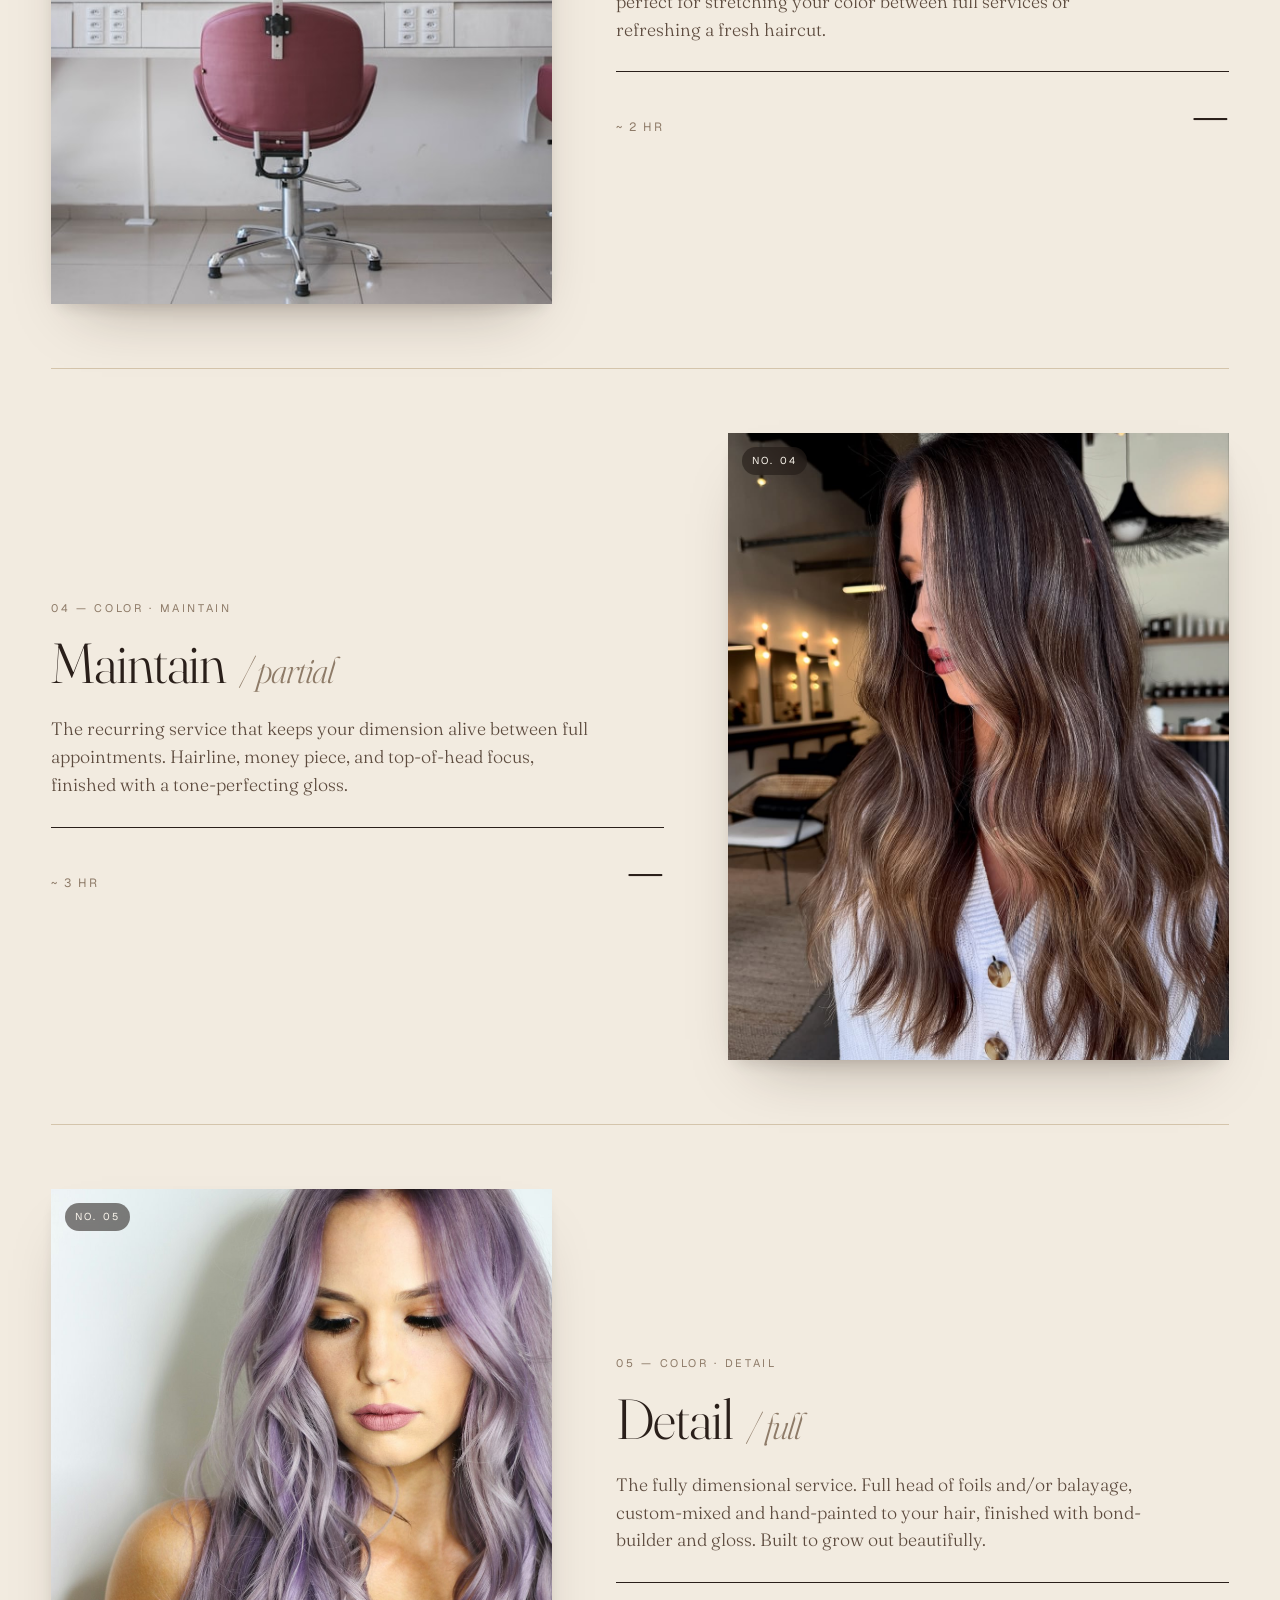
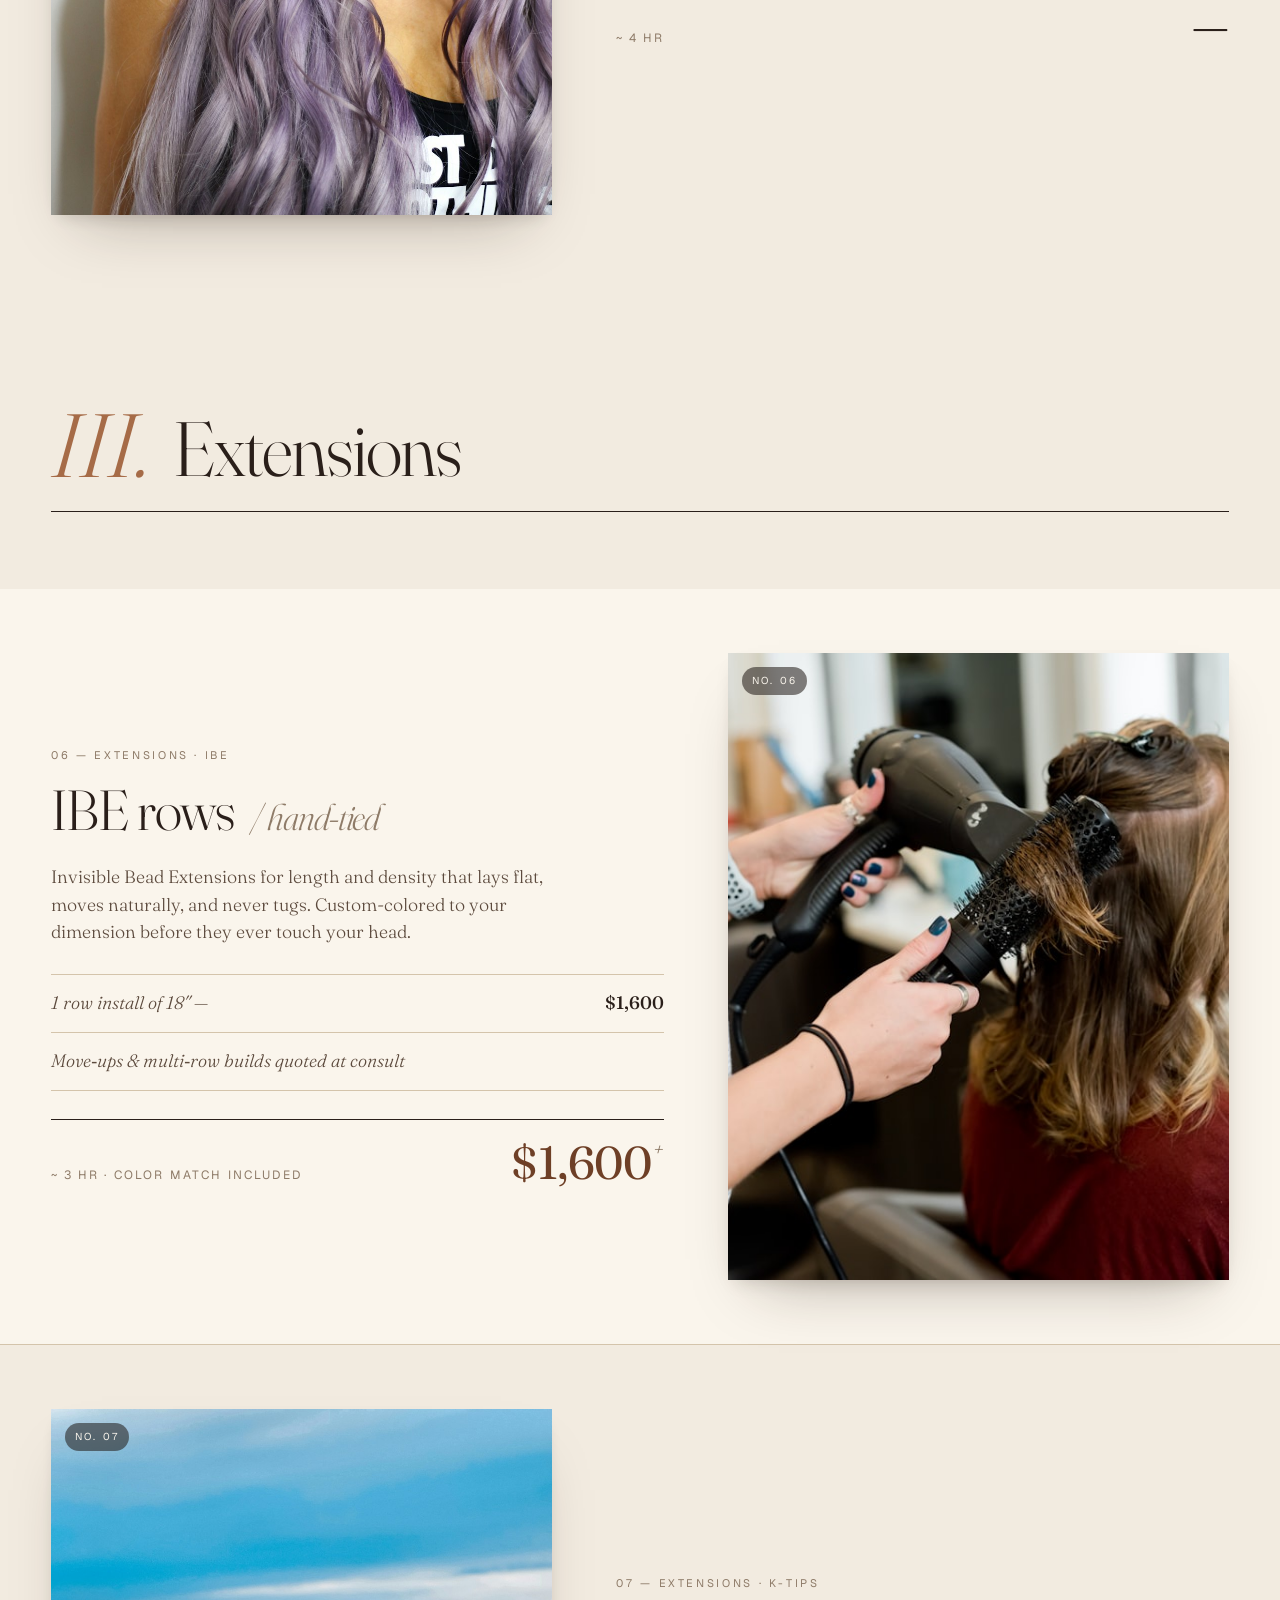
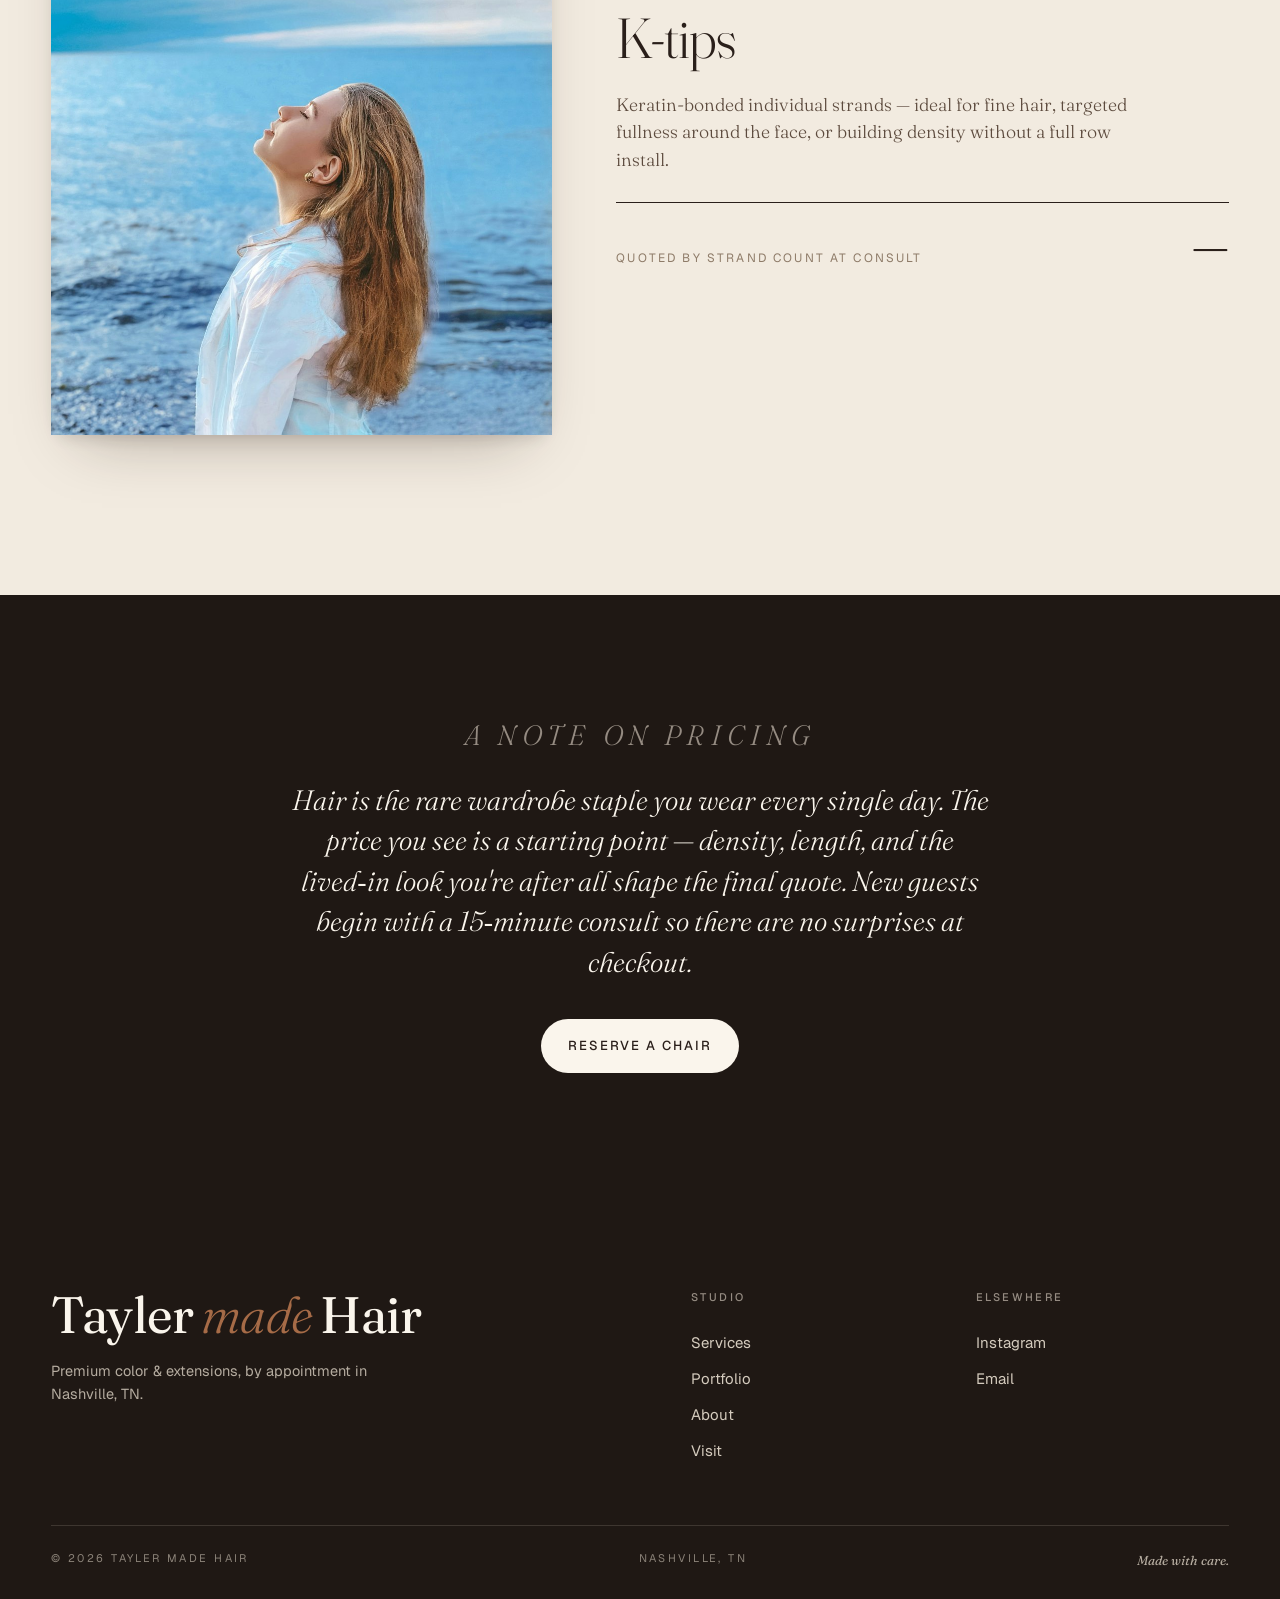
==== commit eea72456: "Fix hero layout and wire Mangomint booking - Remove empty .hero__grain div that was eating the first" ====
--- a/services.html
+++ b/services.html
@@ -238,7 +238,7 @@
           quote. New guests begin with a 15&#8209;minute consult so
           there are no surprises at checkout.
         </p>
-        <a class="btn btn--primary" href="index.html#book">Begin with a consult</a>
+        <a class="btn btn--primary" href="https://booking.mangomint.com/189750?staffId=12" target="_blank" rel="noopener">Reserve a chair</a>
       </div>
     </section>
 
--- a/styles.css
+++ b/styles.css
@@ -245,9 +245,9 @@
   min-height: 92vh;
   padding: clamp(48px, 8vw, 96px) var(--pad) clamp(64px, 8vw, 112px);
   display: grid;
-  grid-template-columns: minmax(0, 1.05fr) minmax(0, .85fr);
+  grid-template-columns: minmax(0, 1.1fr) minmax(0, .9fr);
   gap: clamp(32px, 6vw, 96px);
-  align-items: center;
+  align-items: start;           /* image top aligns to title row */
   overflow: hidden;
 }
 
@@ -308,20 +308,20 @@
   align-items: center;
 }
 
-/* portrait */
+/* portrait — sized so its visual mass shares the title's vertical band */
 .hero__portrait {
   position: relative;
   margin: 0;
-  align-self: stretch;
+  /* offset down by ~the eyebrow row so the image's top aligns with the title's top */
+  margin-top: clamp(28px, 4.5vw, 56px);
   display: flex;
   flex-direction: column;
-  justify-content: center;
 }
 .hero__portrait-frame {
   position: relative;
-  aspect-ratio: 4 / 5.4;
+  aspect-ratio: 4 / 5;
   width: 100%;
-  max-width: 560px;
+  max-width: 520px;
   margin-left: auto;
   overflow: hidden;
   background: var(--bg-deep);
@@ -349,7 +349,7 @@
   color: var(--ink-soft);
   margin-top: 14px;
   margin-left: auto;
-  max-width: 560px;
+  max-width: 520px;
   width: 100%;
   display: flex;
   align-items: baseline;
@@ -1131,13 +1131,14 @@
 /* ============================================================
    RESPONSIVE
    ============================================================ */
-@media (max-width: 980px) {
+@media (max-width: 820px) {
   .hero {
     grid-template-columns: 1fr;
     min-height: auto;
     padding-top: 64px;
     padding-bottom: 64px;
     gap: 48px;
+    align-items: stretch;
   }
   .hero__corner { display: none; }
   .hero__portrait-frame { max-width: 100%; }
